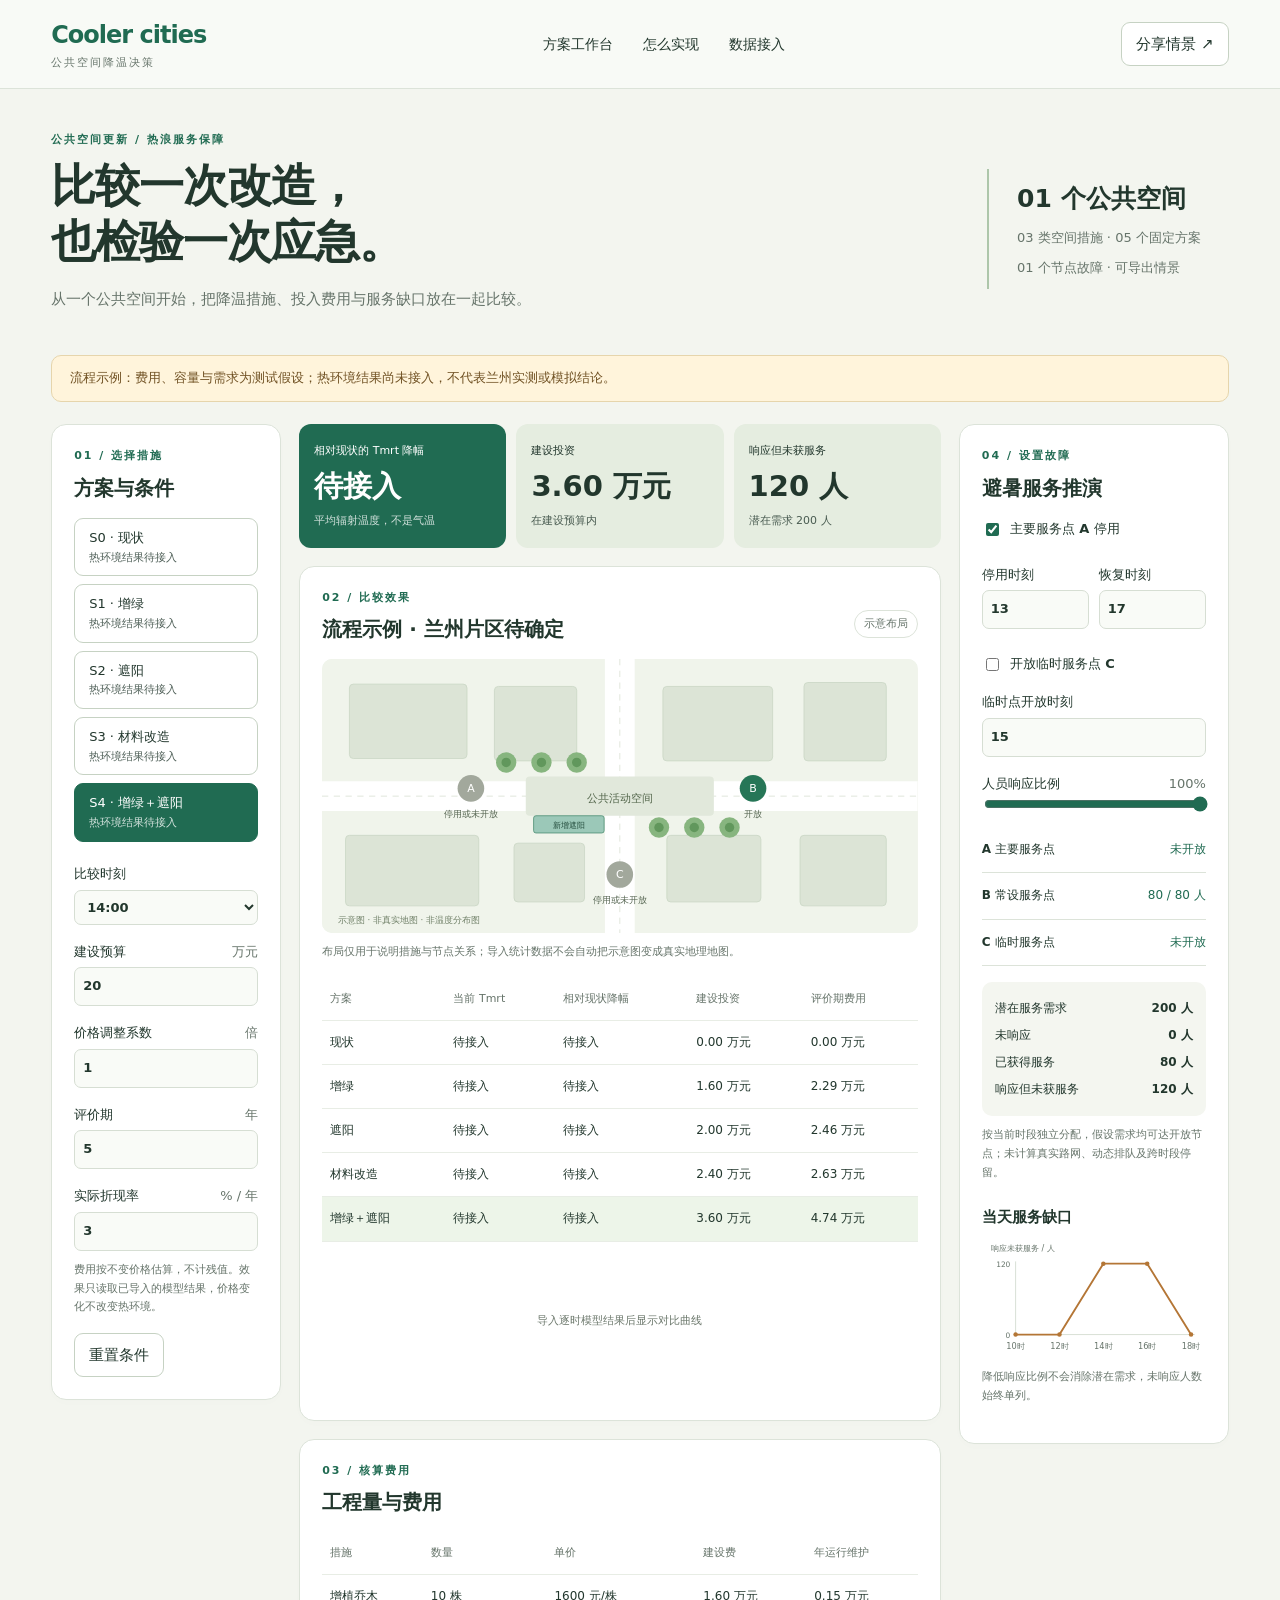
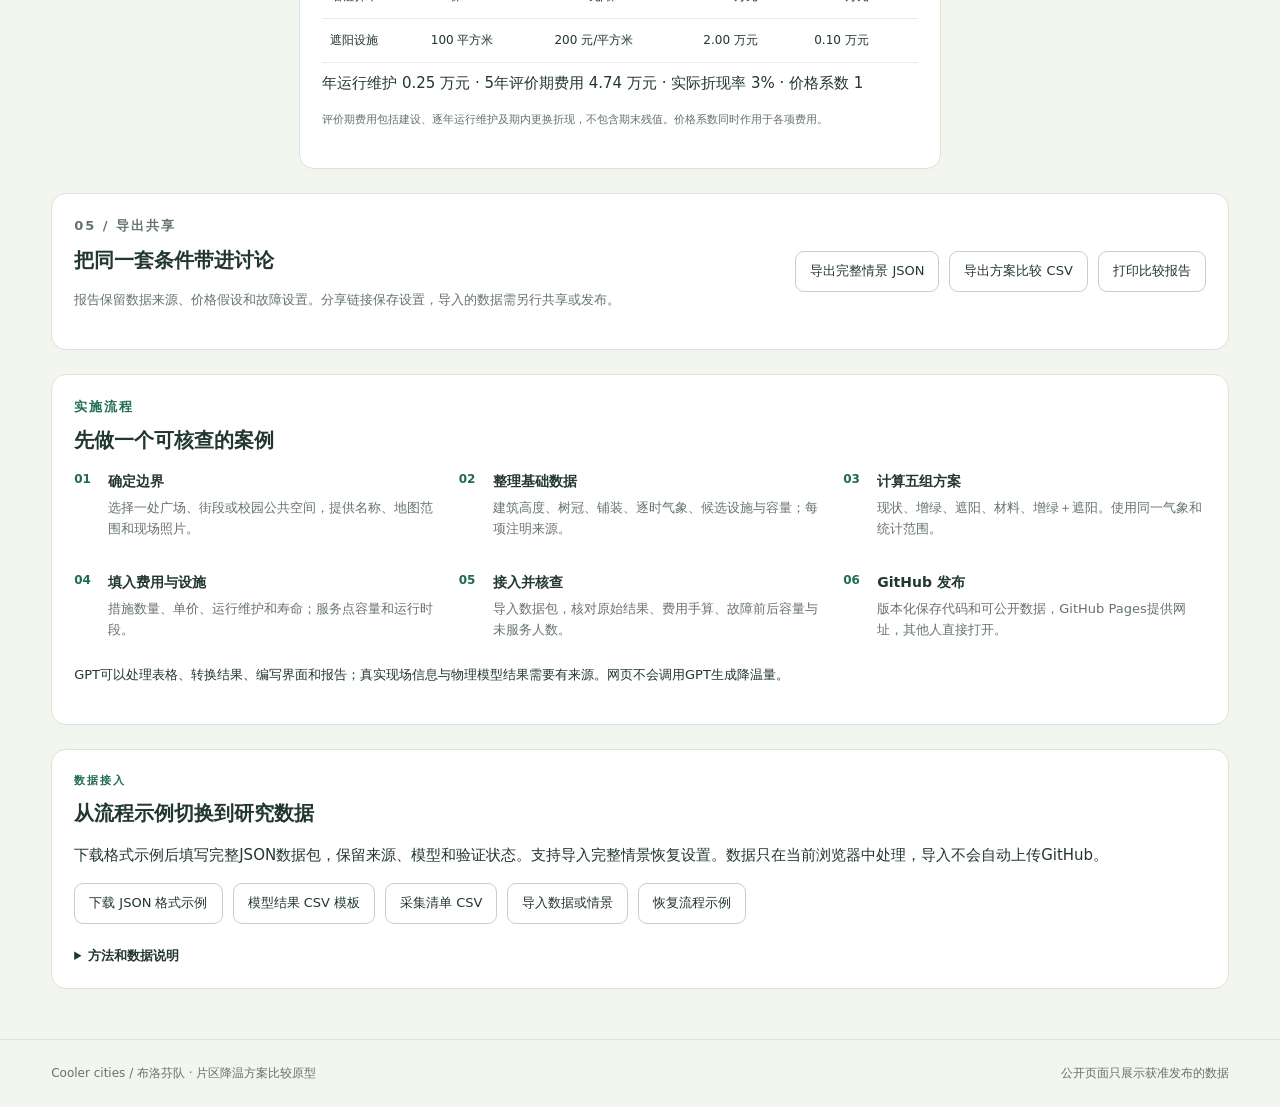
==== index.html @ 7e783573 "Publish Cooler cities planning prototype and implementation guide" ====
<!doctype html>
<html lang="zh-CN"><head><meta charset="utf-8"><meta name="viewport" content="width=device-width,initial-scale=1"><meta name="description" content="公共空间多措施降温、费用与避暑服务情景比较"><title>Cooler cities · 公共空间降温决策</title><link rel="stylesheet" href="style.css"><link rel="icon" href="data:image/svg+xml,%3Csvg xmlns='http://www.w3.org/2000/svg' viewBox='0 0 40 40'%3E%3Crect width='40' height='40' rx='12' fill='%231b7057'/%3E%3Cpath d='M28 12a12 12 0 1 0 0 16' fill='none' stroke='white' stroke-width='4'/%3E%3C/svg%3E"></head>
<body><header><a class="brand" href="#">Cooler cities<span>公共空间降温决策</span></a><nav><a href="#workspace">方案工作台</a><a href="#guide">怎么实现</a><a href="#data">数据接入</a></nav><button id="share">分享情景 ↗</button></header>
<main><section class="intro"><div><p class="eyebrow">公共空间更新 / 热浪服务保障</p><h1>比较一次改造，<br>也检验一次应急。</h1><p>从一个公共空间开始，把降温措施、投入费用与服务缺口放在一起比较。</p></div><div class="intro-note"><b>01 个公共空间</b><span>03 类空间措施 · 05 个固定方案</span><span>01 个节点故障 · 可导出情景</span></div></section>
<div id="status" class="status" role="status"></div><section class="report-meta" id="reportMeta"></section>
<section id="workspace" class="workspace"><aside class="panel control"><p class="eyebrow">01 / 选择措施</p><h2>方案与条件</h2><div id="scenarioButtons" class="scenario-list"></div><label>比较时刻<select id="hour"></select></label><label>建设预算 <span>万元</span><input id="budget" type="number" min="0" max="10000" step="1" value="20"></label><label>价格调整系数 <span>倍</span><input id="priceFactor" type="number" min="0.1" max="10" step="0.1" value="1"></label><label>评价期 <span>年</span><input id="years" type="number" min="1" max="50" value="5"></label><label>实际折现率 <span>% / 年</span><input id="discount" type="number" min="0" max="20" step="0.5" value="3"></label><p class="hint">费用按不变价格估算，不计残值。效果只读取已导入的模型结果，价格变化不改变热环境。</p><button id="reset">重置条件</button></aside>
<div class="maincol"><div class="kpis"><article><span>相对现状的 Tmrt 降幅</span><strong id="cooling">—</strong><small>平均辐射温度，不是气温</small></article><article><span>建设投资</span><strong id="capex">—</strong><small id="budgetState"></small></article><article><span>响应但未获服务</span><strong id="gap">—</strong><small id="serviceState"></small></article></div>
<section class="panel"><div class="paneltitle"><div><p class="eyebrow">02 / 比较效果</p><h2 id="siteTitle">公共空间示意</h2></div><span class="tag" id="mapLabel">示意布局</span></div><svg id="map" viewBox="0 0 760 350" role="img" aria-label="公共空间示意布局，不代表兰州真实地图"></svg><p class="hint">布局仅用于说明措施与节点关系；导入统计数据不会自动把示意图变成真实地理地图。</p><div class="compare-wrap"><table><thead><tr><th>方案</th><th>当前 Tmrt</th><th>相对现状降幅</th><th>建设投资</th><th>评价期费用</th></tr></thead><tbody id="comparison"></tbody></table></div><svg id="thermalChart" viewBox="0 0 760 180" role="img" aria-label="模型结果逐时对比"></svg></section>
<section class="panel"><p class="eyebrow">03 / 核算费用</p><h2>工程量与费用</h2><div class="compare-wrap"><table><thead><tr><th>措施</th><th>数量</th><th>单价</th><th>建设费</th><th>年运行维护</th></tr></thead><tbody id="costRows"></tbody></table></div><p id="costSummary"></p><p class="hint">评价期费用包括建设、逐年运行维护及期内更换折现，不包含期末残值。价格系数同时作用于各项费用。</p></section></div>
<aside class="panel emergency"><p class="eyebrow">04 / 设置故障</p><h2>避暑服务推演</h2><label class="check"><input id="outage" type="checkbox" checked> 主要服务点 A 停用</label><div class="pair"><label>停用时刻<input id="outageStart" type="number" min="0" max="22" value="13"></label><label>恢复时刻<input id="restore" type="number" min="1" max="23" value="17"></label></div><label class="check"><input id="temporary" type="checkbox"> 开放临时服务点 C</label><label>临时点开放时刻<input id="tempStart" type="number" min="0" max="23" value="15"></label><label>人员响应比例 <output id="responseLabel">100%</output><input id="response" type="range" min="0" max="100" step="5" value="100"></label><div id="facilities"></div><div class="breakdown" id="breakdown"></div><p class="hint">按当前时段独立分配，假设需求均可达开放节点；未计算真实路网、动态排队及跨时段停留。</p><h3>当天服务缺口</h3><svg id="serviceChart" viewBox="0 0 300 160" role="img" aria-label="响应未获服务人数随时刻变化"></svg><p class="hint">降低响应比例不会消除潜在需求，未响应人数始终单列。</p></aside></section>
<section class="panel export"><div><p class="eyebrow">05 / 导出共享</p><h2>把同一套条件带进讨论</h2><p>报告保留数据来源、价格假设和故障设置。分享链接保存设置，导入的数据需另行共享或发布。</p></div><div class="actions"><button id="exportJson">导出完整情景 JSON</button><button id="exportCsv">导出方案比较 CSV</button><button id="print">打印比较报告</button></div></section>
<section id="guide" class="panel guide"><p class="eyebrow">实施流程</p><h2>先做一个可核查的案例</h2><ol><li><b>确定边界</b><span>选择一处广场、街段或校园公共空间，提供名称、地图范围和现场照片。</span></li><li><b>整理基础数据</b><span>建筑高度、树冠、铺装、逐时气象、候选设施与容量；每项注明来源。</span></li><li><b>计算五组方案</b><span>现状、增绿、遮阳、材料、增绿＋遮阳。使用同一气象和统计范围。</span></li><li><b>填入费用与设施</b><span>措施数量、单价、运行维护和寿命；服务点容量和运行时段。</span></li><li><b>接入并核查</b><span>导入数据包，核对原始结果、费用手算、故障前后容量与未服务人数。</span></li><li><b>GitHub 发布</b><span>版本化保存代码和可公开数据，GitHub Pages提供网址，其他人直接打开。</span></li></ol><p>GPT可以处理表格、转换结果、编写界面和报告；真实现场信息与物理模型结果需要有来源。网页不会调用GPT生成降温量。</p></section>
<section id="data" class="panel"><p class="eyebrow">数据接入</p><h2>从流程示例切换到研究数据</h2><p>下载格式示例后填写完整JSON数据包，保留来源、模型和验证状态。支持导入完整情景恢复设置。数据只在当前浏览器中处理，导入不会自动上传GitHub。</p><div class="actions"><button id="downloadTemplate">下载 JSON 格式示例</button><a class="button" href="model-results.csv" download>模型结果 CSV 模板</a><a class="button" href="collection.csv" download>采集清单 CSV</a><label class="button filelabel">导入数据或情景<input id="import" type="file" accept=".json,application/json"></label><button id="demo">恢复流程示例</button></div><details><summary>方法和数据说明</summary><div id="provenance"></div><p>首版为多措施结果比较与规则推演工具。尚未实现真实风场、蒸散、动态排队、自动校准或实时数字孪生。数据的“模型结果”状态表示导入来源，不等于已经独立验证。</p><p><a href="https://umep-docs.readthedocs.io/en/latest/OtherManuals/SOLWEIG.html" target="_blank" rel="noopener">SOLWEIG模型说明</a> · <a href="https://docs.github.com/en/pages/getting-started-with-github-pages/creating-a-github-pages-site" target="_blank" rel="noopener">GitHub Pages发布说明</a></p></details></section>
</main><footer>Cooler cities / 布洛芬队 · 片区降温方案比较原型<span>公开页面只展示获准发布的数据</span></footer><div id="message" role="alert" hidden></div><script src="model.js"></script><script src="data.js"></script><script src="app.js"></script></body></html>
---- style.css ----
:root{--bg:#f3f5ef;--ink:#22372d;--muted:#66746a;--green:#206b52;--line:#dce3d9;--soft:#e9f0e5;--amber:#80581e}*{box-sizing:border-box}html{scroll-behavior:smooth;scroll-padding-top:90px}body{margin:0;background:var(--bg);color:var(--ink);font:15px/1.6 system-ui,-apple-system,'Segoe UI','Microsoft YaHei',sans-serif}button,input,select{font:inherit}button,.button{display:inline-block;border:1px solid #c6d2c3;background:white;color:var(--ink);border-radius:9px;padding:9px 14px;cursor:pointer;text-decoration:none}button:hover,.button:hover{background:var(--soft);border-color:var(--green)}button:focus-visible,a:focus-visible,input:focus-visible,select:focus-visible{outline:3px solid #88b7e0;outline-offset:3px}header{position:sticky;top:0;z-index:10;display:flex;align-items:center;justify-content:space-between;gap:20px;padding:16px 4%;background:#f8faf6f5;border-bottom:1px solid var(--line);backdrop-filter:blur(12px)}.brand{font-size:24px;font-weight:750;text-decoration:none;color:var(--green);letter-spacing:-1px}.brand span{display:block;font-size:11px;font-weight:500;letter-spacing:2px;color:var(--muted)}nav{display:flex;gap:30px}nav a{color:var(--ink);text-decoration:none;font-size:14px}main{max-width:1560px;margin:auto;padding:0 4% 50px}.intro{display:flex;justify-content:space-between;align-items:center;padding:42px 0 28px;gap:25px}.eyebrow{font-size:11px;letter-spacing:2px;text-transform:uppercase;color:var(--green);font-weight:700;margin:0 0 9px}h1{font-size:clamp(30px,3.5vw,48px);line-height:1.27;letter-spacing:-1px;margin:0 0 16px}h2{font-size:20px;line-height:1.4;margin:0 0 16px}h3{font-size:15px;margin:22px 0 10px}p{margin:8px 0 16px}.intro p:last-child{color:var(--muted);max-width:600px}.intro-note{display:flex;flex-direction:column;gap:9px;border-left:2px solid #adc6aa;padding:10px 28px}.intro-note b{font-size:25px}.intro-note span{font-size:13px;color:var(--muted)}.status{background:#fff4db;border:1px solid #e6d5ac;color:#705123;padding:12px 18px;border-radius:10px;margin-bottom:22px;font-size:13px}.workspace{display:grid;grid-template-columns:230px minmax(0,1fr) 270px;gap:18px;align-items:start}.panel{background:#fff;border:1px solid var(--line);border-radius:15px;padding:22px;box-shadow:0 3px 10px #25392003}.maincol{min-width:0;display:grid;gap:18px}.paneltitle{display:flex;justify-content:space-between;align-items:center;gap:12px}.tag{font-size:11px;color:var(--muted);padding:4px 9px;border:1px solid var(--line);border-radius:20px;white-space:nowrap}.scenario-list{display:grid;gap:8px;margin-bottom:22px}.scenario-list button{text-align:left;font-size:13px}.scenario-list button.active{background:var(--green);border-color:var(--green);color:white}.scenario-list button small{display:block;opacity:.8;font-size:11px}label{display:block;font-size:13px;margin:17px 0 8px;font-weight:550}label span,output{float:right;color:var(--muted);font-weight:400}input[type=number],select{display:block;width:100%;border:1px solid #d6ded3;border-radius:7px;padding:8px;margin-top:5px;background:#f9fbf7;color:var(--ink)}input[type=range]{width:100%;accent-color:var(--green)}.check{display:flex;align-items:center;gap:8px}.check input{accent-color:var(--green)}.pair{display:grid;grid-template-columns:1fr 1fr;gap:10px}.kpis{display:grid;grid-template-columns:repeat(3,1fr);gap:10px}.kpis article{background:#e5ede0;border-radius:12px;padding:18px 15px}.kpis article:first-child{background:#206b52;color:white}.kpis span,.kpis small{display:block;font-size:11px}.kpis strong{display:block;font-size:29px;line-height:1.8;font-weight:650}.kpis small{opacity:.8}.hint{font-size:11px;color:var(--muted);line-height:1.7;margin-top:10px}.compare-wrap{overflow-x:auto}table{border-collapse:collapse;width:100%;font-size:12px;white-space:nowrap}th,td{padding:12px 8px;text-align:left;border-bottom:1px solid #e8ede5}th{font-size:11px;color:var(--muted);font-weight:500}tr.selected{background:#edf5e9}svg{display:block;width:100%;font-family:inherit}#map{background:#f1f5ee;border-radius:10px}#thermalChart{margin-top:15px}.facility{border-bottom:1px solid var(--line);padding:13px 0;font-size:12px;display:flex;justify-content:space-between;gap:8px}.facility b{font-weight:550}.facility span{color:var(--green)}.breakdown{background:#f4f6f0;border-radius:10px;padding:13px;margin-top:16px;font-size:12px}.breakdown div{display:flex;justify-content:space-between;padding:4px 0}.export{display:flex;justify-content:space-between;align-items:center;margin:24px 0;gap:25px}.export p{font-size:13px;color:var(--muted);max-width:700px}.actions{display:flex;flex-wrap:wrap;gap:10px}.actions button,.actions a{font-size:13px}.guide{margin:24px 0}.guide ol{padding:0;list-style:none;counter-reset:steps;display:grid;grid-template-columns:repeat(3,1fr);gap:22px}.guide li{counter-increment:steps;padding:0 0 10px 34px;position:relative}.guide li:before{content:counter(steps,decimal-leading-zero);position:absolute;left:0;color:var(--green);font-size:12px;font-weight:bold}.guide li b{display:block;font-size:14px}.guide li span{display:block;color:var(--muted);font-size:13px;margin-top:5px}.guide>p{font-size:13px}.filelabel{margin:0;font-weight:400;font-size:13px;cursor:pointer}.filelabel input{position:absolute;width:1px;height:1px;opacity:0}.filelabel:focus-within{outline:3px solid #88b7e0}details{margin-top:22px;font-size:13px;color:var(--muted)}summary{cursor:pointer;color:var(--ink);font-weight:600}details a{color:var(--green)}footer{padding:24px 4%;border-top:1px solid var(--line);font-size:12px;color:var(--muted);display:flex;justify-content:space-between;gap:20px}#message{position:fixed;bottom:25px;left:50%;transform:translateX(-50%);background:#23392f;color:white;padding:14px 22px;border-radius:10px;z-index:50;max-width:90vw;box-shadow:0 6px 30px #0002}.report-meta{display:none}@media(max-width:1200px){.workspace{grid-template-columns:205px minmax(0,1fr)}.emergency{grid-column:1/-1}.emergency #serviceChart{max-width:600px}.export{display:block}.export .actions{margin-top:15px}}@media(max-width:720px){header{padding:12px 5%;flex-wrap:wrap}nav{order:3;width:100%;justify-content:space-between;gap:10px}.brand{font-size:22px}header button{font-size:12px}.intro{padding-top:28px;display:block}.intro-note{margin-top:20px;padding:7px 15px}.intro-note b{font-size:19px}.workspace{display:block}.control,.maincol,.emergency{margin-bottom:16px}.panel{padding:17px}.scenario-list{grid-template-columns:1fr 1fr}.kpis{gap:6px}.kpis article{padding:13px 8px}.kpis strong{font-size:21px}.kpis span,.kpis small{font-size:10px}.guide ol{grid-template-columns:1fr}.export{margin-top:0}footer{display:block}footer span{display:block;margin-top:8px}}@media print{body{background:white;font-size:11px}header{position:static}nav,#share,.control,.actions,#guide,#data,footer,#message{display:none!important}main{padding:0}.intro{padding:12px 0}.intro h1{font-size:24px}.intro-note{display:none}.workspace{display:block}.panel{break-inside:avoid;box-shadow:none;margin:12px 0;padding:14px}.maincol{display:block}.kpis{margin:14px 0}.emergency{break-before:page}.emergency input,.emergency select{border:0}.export{display:block}.report-meta{display:block}#map{max-height:230px}#thermalChart{max-height:140px}#serviceChart{max-height:140px}.status{font-size:11px}table{font-size:10px}}
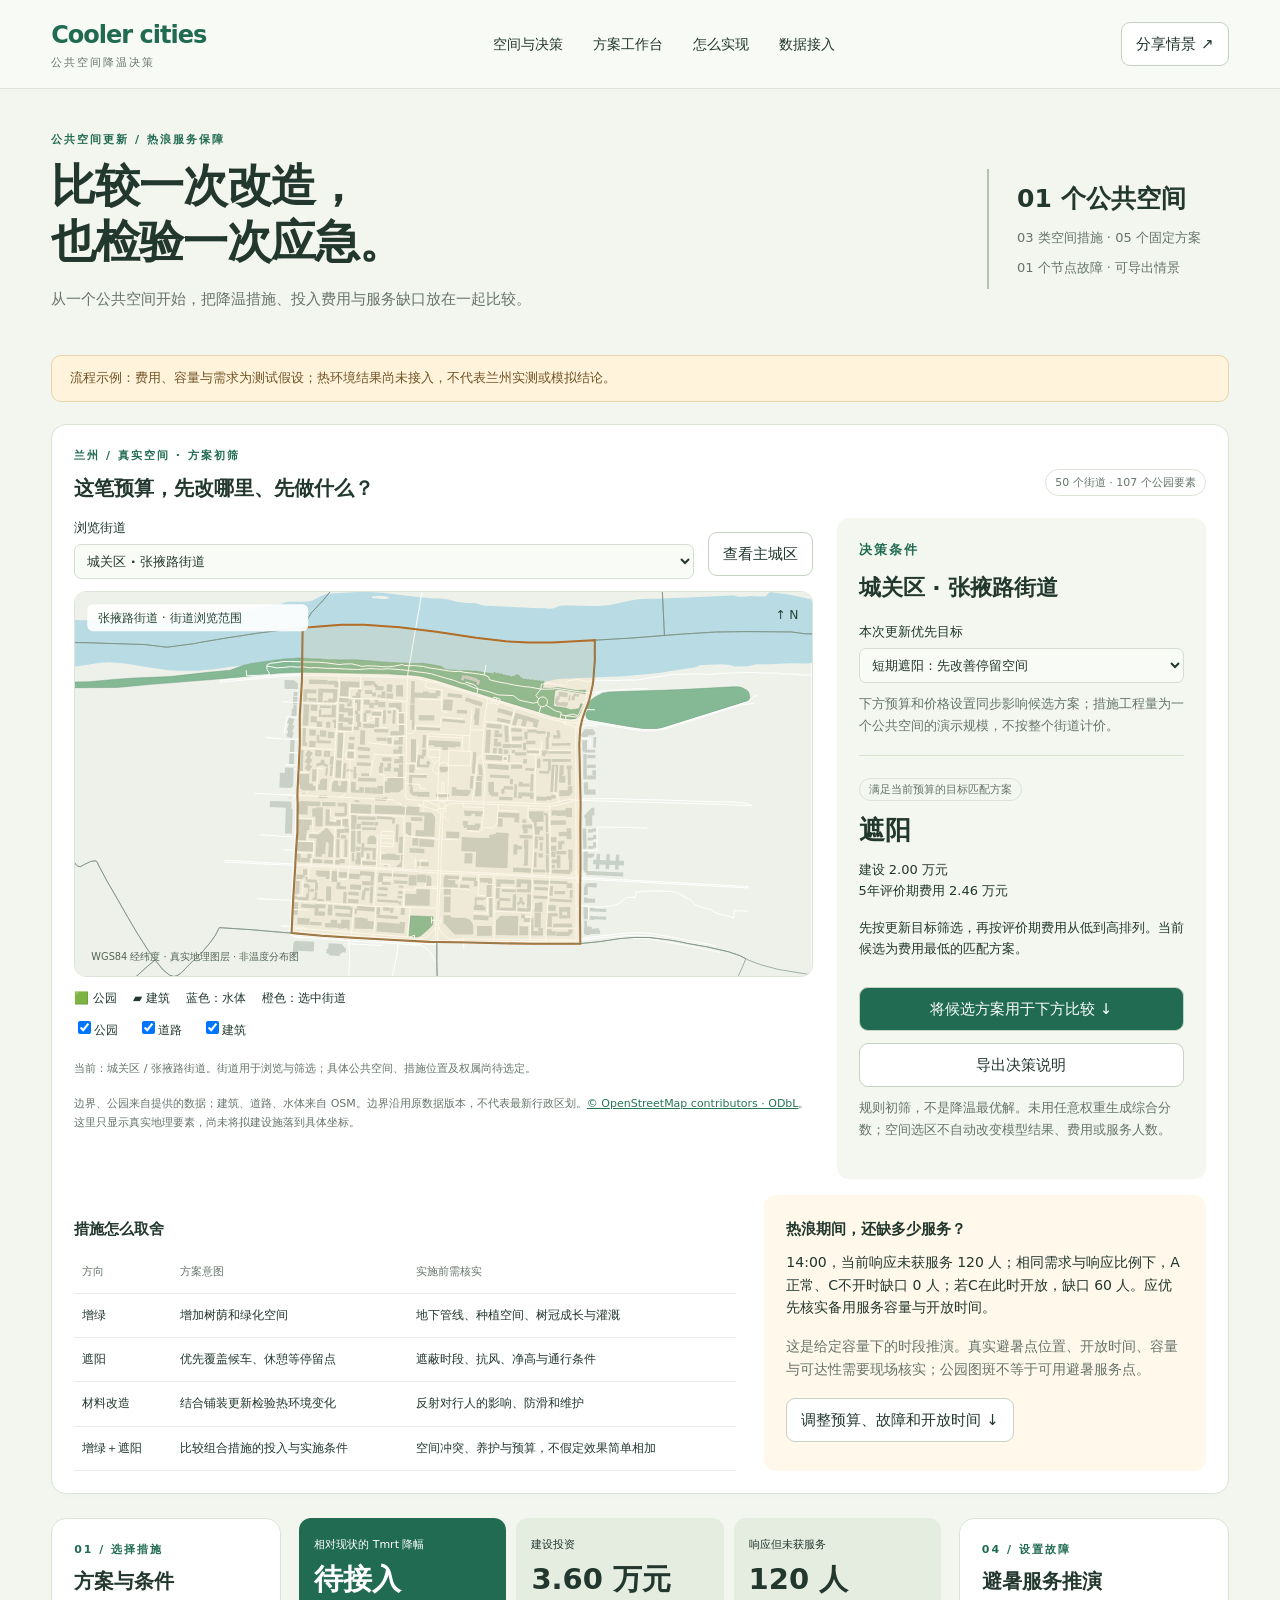
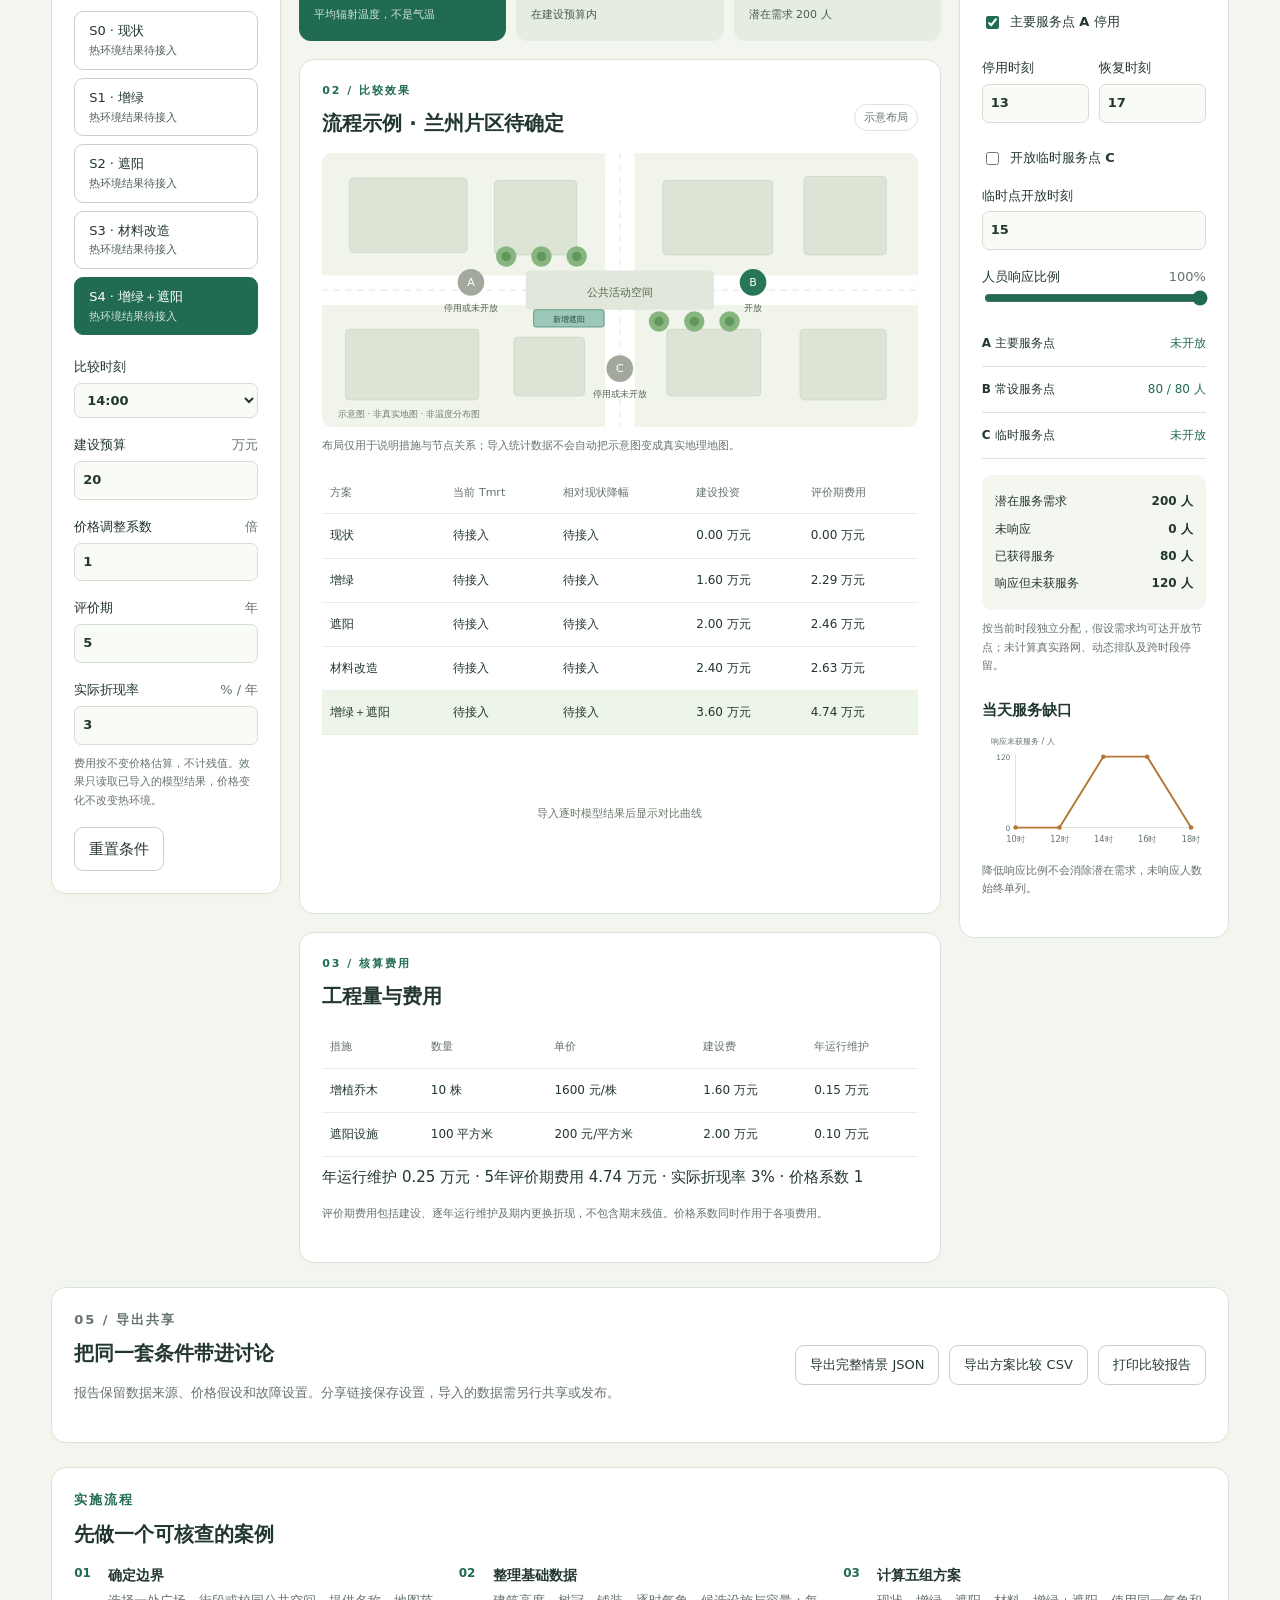
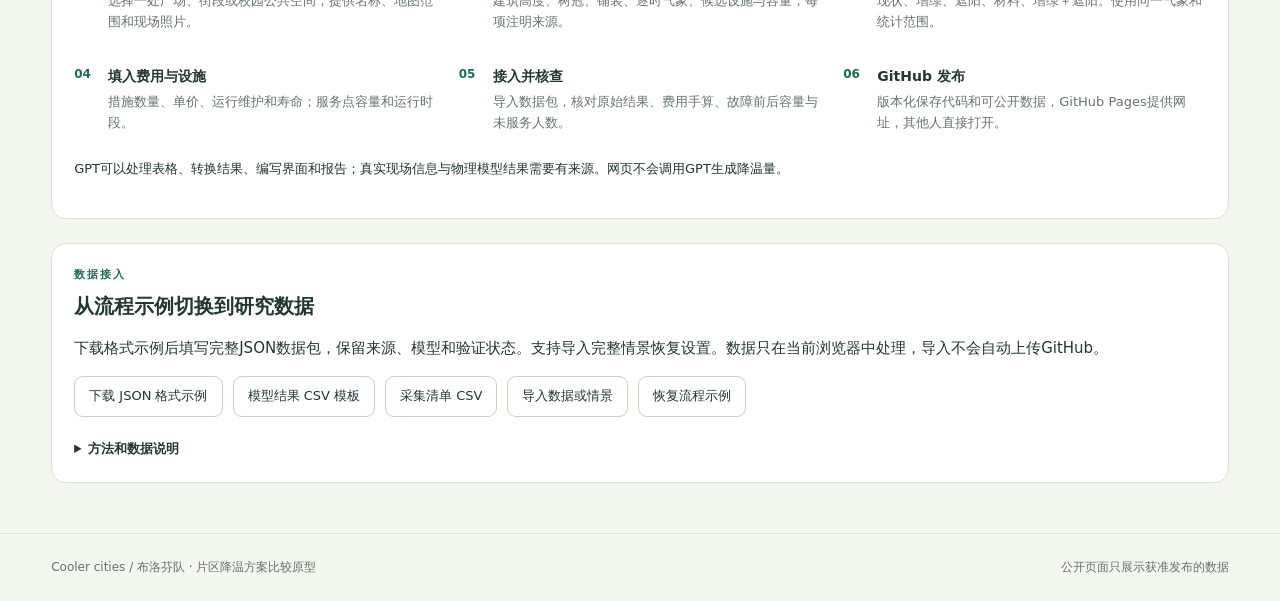
==== commit 0f3467db: "Add Lanzhou geographic decision demo with budget screening" ====
--- a/index.html
+++ b/index.html
@@ -1,6 +1,6 @@
 <!doctype html>
 <html lang="zh-CN"><head><meta charset="utf-8"><meta name="viewport" content="width=device-width,initial-scale=1"><meta name="description" content="公共空间多措施降温、费用与避暑服务情景比较"><title>Cooler cities · 公共空间降温决策</title><link rel="stylesheet" href="style.css"><link rel="icon" href="data:image/svg+xml,%3Csvg xmlns='http://www.w3.org/2000/svg' viewBox='0 0 40 40'%3E%3Crect width='40' height='40' rx='12' fill='%231b7057'/%3E%3Cpath d='M28 12a12 12 0 1 0 0 16' fill='none' stroke='white' stroke-width='4'/%3E%3C/svg%3E"></head>
-<body><header><a class="brand" href="#">Cooler cities<span>公共空间降温决策</span></a><nav><a href="#workspace">方案工作台</a><a href="#guide">怎么实现</a><a href="#data">数据接入</a></nav><button id="share">分享情景 ↗</button></header>
+<body><header><a class="brand" href="#">Cooler cities<span>公共空间降温决策</span></a><nav><a href="#decision">空间与决策</a><a href="#workspace">方案工作台</a><a href="#guide">怎么实现</a><a href="#data">数据接入</a></nav><button id="share">分享情景 ↗</button></header>
 <main><section class="intro"><div><p class="eyebrow">公共空间更新 / 热浪服务保障</p><h1>比较一次改造，<br>也检验一次应急。</h1><p>从一个公共空间开始，把降温措施、投入费用与服务缺口放在一起比较。</p></div><div class="intro-note"><b>01 个公共空间</b><span>03 类空间措施 · 05 个固定方案</span><span>01 个节点故障 · 可导出情景</span></div></section>
 <div id="status" class="status" role="status"></div><section class="report-meta" id="reportMeta"></section>
 <section id="workspace" class="workspace"><aside class="panel control"><p class="eyebrow">01 / 选择措施</p><h2>方案与条件</h2><div id="scenarioButtons" class="scenario-list"></div><label>比较时刻<select id="hour"></select></label><label>建设预算 <span>万元</span><input id="budget" type="number" min="0" max="10000" step="1" value="20"></label><label>价格调整系数 <span>倍</span><input id="priceFactor" type="number" min="0.1" max="10" step="0.1" value="1"></label><label>评价期 <span>年</span><input id="years" type="number" min="1" max="50" value="5"></label><label>实际折现率 <span>% / 年</span><input id="discount" type="number" min="0" max="20" step="0.5" value="3"></label><p class="hint">费用按不变价格估算，不计残值。效果只读取已导入的模型结果，价格变化不改变热环境。</p><button id="reset">重置条件</button></aside>
@@ -11,4 +11,4 @@
 <section class="panel export"><div><p class="eyebrow">05 / 导出共享</p><h2>把同一套条件带进讨论</h2><p>报告保留数据来源、价格假设和故障设置。分享链接保存设置，导入的数据需另行共享或发布。</p></div><div class="actions"><button id="exportJson">导出完整情景 JSON</button><button id="exportCsv">导出方案比较 CSV</button><button id="print">打印比较报告</button></div></section>
 <section id="guide" class="panel guide"><p class="eyebrow">实施流程</p><h2>先做一个可核查的案例</h2><ol><li><b>确定边界</b><span>选择一处广场、街段或校园公共空间，提供名称、地图范围和现场照片。</span></li><li><b>整理基础数据</b><span>建筑高度、树冠、铺装、逐时气象、候选设施与容量；每项注明来源。</span></li><li><b>计算五组方案</b><span>现状、增绿、遮阳、材料、增绿＋遮阳。使用同一气象和统计范围。</span></li><li><b>填入费用与设施</b><span>措施数量、单价、运行维护和寿命；服务点容量和运行时段。</span></li><li><b>接入并核查</b><span>导入数据包，核对原始结果、费用手算、故障前后容量与未服务人数。</span></li><li><b>GitHub 发布</b><span>版本化保存代码和可公开数据，GitHub Pages提供网址，其他人直接打开。</span></li></ol><p>GPT可以处理表格、转换结果、编写界面和报告；真实现场信息与物理模型结果需要有来源。网页不会调用GPT生成降温量。</p></section>
 <section id="data" class="panel"><p class="eyebrow">数据接入</p><h2>从流程示例切换到研究数据</h2><p>下载格式示例后填写完整JSON数据包，保留来源、模型和验证状态。支持导入完整情景恢复设置。数据只在当前浏览器中处理，导入不会自动上传GitHub。</p><div class="actions"><button id="downloadTemplate">下载 JSON 格式示例</button><a class="button" href="model-results.csv" download>模型结果 CSV 模板</a><a class="button" href="collection.csv" download>采集清单 CSV</a><label class="button filelabel">导入数据或情景<input id="import" type="file" accept=".json,application/json"></label><button id="demo">恢复流程示例</button></div><details><summary>方法和数据说明</summary><div id="provenance"></div><p>首版为多措施结果比较与规则推演工具。尚未实现真实风场、蒸散、动态排队、自动校准或实时数字孪生。数据的“模型结果”状态表示导入来源，不等于已经独立验证。</p><p><a href="https://umep-docs.readthedocs.io/en/latest/OtherManuals/SOLWEIG.html" target="_blank" rel="noopener">SOLWEIG模型说明</a> · <a href="https://docs.github.com/en/pages/getting-started-with-github-pages/creating-a-github-pages-site" target="_blank" rel="noopener">GitHub Pages发布说明</a></p></details></section>
-</main><footer>Cooler cities / 布洛芬队 · 片区降温方案比较原型<span>公开页面只展示获准发布的数据</span></footer><div id="message" role="alert" hidden></div><script src="model.js"></script><script src="data.js"></script><script src="app.js"></script></body></html>
+</main><footer>Cooler cities / 布洛芬队 · 片区降温方案比较原型<span>公开页面只展示获准发布的数据</span></footer><div id="message" role="alert" hidden></div><script src="model.js"></script><script src="data.js"></script><script src="app.js"></script><script src="geo-data.js"></script><script src="decision.js"></script></body></html>
--- a/style.css
+++ b/style.css
@@ -1 +1,3 @@
-:root{--bg:#f3f5ef;--ink:#22372d;--muted:#66746a;--green:#206b52;--line:#dce3d9;--soft:#e9f0e5;--amber:#80581e}*{box-sizing:border-box}html{scroll-behavior:smooth;scroll-padding-top:90px}body{margin:0;background:var(--bg);color:var(--ink);font:15px/1.6 system-ui,-apple-system,'Segoe UI','Microsoft YaHei',sans-serif}button,input,select{font:inherit}button,.button{display:inline-block;border:1px solid #c6d2c3;background:white;color:var(--ink);border-radius:9px;padding:9px 14px;cursor:pointer;text-decoration:none}button:hover,.button:hover{background:var(--soft);border-color:var(--green)}button:focus-visible,a:focus-visible,input:focus-visible,select:focus-visible{outline:3px solid #88b7e0;outline-offset:3px}header{position:sticky;top:0;z-index:10;display:flex;align-items:center;justify-content:space-between;gap:20px;padding:16px 4%;background:#f8faf6f5;border-bottom:1px solid var(--line);backdrop-filter:blur(12px)}.brand{font-size:24px;font-weight:750;text-decoration:none;color:var(--green);letter-spacing:-1px}.brand span{display:block;font-size:11px;font-weight:500;letter-spacing:2px;color:var(--muted)}nav{display:flex;gap:30px}nav a{color:var(--ink);text-decoration:none;font-size:14px}main{max-width:1560px;margin:auto;padding:0 4% 50px}.intro{display:flex;justify-content:space-between;align-items:center;padding:42px 0 28px;gap:25px}.eyebrow{font-size:11px;letter-spacing:2px;text-transform:uppercase;color:var(--green);font-weight:700;margin:0 0 9px}h1{font-size:clamp(30px,3.5vw,48px);line-height:1.27;letter-spacing:-1px;margin:0 0 16px}h2{font-size:20px;line-height:1.4;margin:0 0 16px}h3{font-size:15px;margin:22px 0 10px}p{margin:8px 0 16px}.intro p:last-child{color:var(--muted);max-width:600px}.intro-note{display:flex;flex-direction:column;gap:9px;border-left:2px solid #adc6aa;padding:10px 28px}.intro-note b{font-size:25px}.intro-note span{font-size:13px;color:var(--muted)}.status{background:#fff4db;border:1px solid #e6d5ac;color:#705123;padding:12px 18px;border-radius:10px;margin-bottom:22px;font-size:13px}.workspace{display:grid;grid-template-columns:230px minmax(0,1fr) 270px;gap:18px;align-items:start}.panel{background:#fff;border:1px solid var(--line);border-radius:15px;padding:22px;box-shadow:0 3px 10px #25392003}.maincol{min-width:0;display:grid;gap:18px}.paneltitle{display:flex;justify-content:space-between;align-items:center;gap:12px}.tag{font-size:11px;color:var(--muted);padding:4px 9px;border:1px solid var(--line);border-radius:20px;white-space:nowrap}.scenario-list{display:grid;gap:8px;margin-bottom:22px}.scenario-list button{text-align:left;font-size:13px}.scenario-list button.active{background:var(--green);border-color:var(--green);color:white}.scenario-list button small{display:block;opacity:.8;font-size:11px}label{display:block;font-size:13px;margin:17px 0 8px;font-weight:550}label span,output{float:right;color:var(--muted);font-weight:400}input[type=number],select{display:block;width:100%;border:1px solid #d6ded3;border-radius:7px;padding:8px;margin-top:5px;background:#f9fbf7;color:var(--ink)}input[type=range]{width:100%;accent-color:var(--green)}.check{display:flex;align-items:center;gap:8px}.check input{accent-color:var(--green)}.pair{display:grid;grid-template-columns:1fr 1fr;gap:10px}.kpis{display:grid;grid-template-columns:repeat(3,1fr);gap:10px}.kpis article{background:#e5ede0;border-radius:12px;padding:18px 15px}.kpis article:first-child{background:#206b52;color:white}.kpis span,.kpis small{display:block;font-size:11px}.kpis strong{display:block;font-size:29px;line-height:1.8;font-weight:650}.kpis small{opacity:.8}.hint{font-size:11px;color:var(--muted);line-height:1.7;margin-top:10px}.compare-wrap{overflow-x:auto}table{border-collapse:collapse;width:100%;font-size:12px;white-space:nowrap}th,td{padding:12px 8px;text-align:left;border-bottom:1px solid #e8ede5}th{font-size:11px;color:var(--muted);font-weight:500}tr.selected{background:#edf5e9}svg{display:block;width:100%;font-family:inherit}#map{background:#f1f5ee;border-radius:10px}#thermalChart{margin-top:15px}.facility{border-bottom:1px solid var(--line);padding:13px 0;font-size:12px;display:flex;justify-content:space-between;gap:8px}.facility b{font-weight:550}.facility span{color:var(--green)}.breakdown{background:#f4f6f0;border-radius:10px;padding:13px;margin-top:16px;font-size:12px}.breakdown div{display:flex;justify-content:space-between;padding:4px 0}.export{display:flex;justify-content:space-between;align-items:center;margin:24px 0;gap:25px}.export p{font-size:13px;color:var(--muted);max-width:700px}.actions{display:flex;flex-wrap:wrap;gap:10px}.actions button,.actions a{font-size:13px}.guide{margin:24px 0}.guide ol{padding:0;list-style:none;counter-reset:steps;display:grid;grid-template-columns:repeat(3,1fr);gap:22px}.guide li{counter-increment:steps;padding:0 0 10px 34px;position:relative}.guide li:before{content:counter(steps,decimal-leading-zero);position:absolute;left:0;color:var(--green);font-size:12px;font-weight:bold}.guide li b{display:block;font-size:14px}.guide li span{display:block;color:var(--muted);font-size:13px;margin-top:5px}.guide>p{font-size:13px}.filelabel{margin:0;font-weight:400;font-size:13px;cursor:pointer}.filelabel input{position:absolute;width:1px;height:1px;opacity:0}.filelabel:focus-within{outline:3px solid #88b7e0}details{margin-top:22px;font-size:13px;color:var(--muted)}summary{cursor:pointer;color:var(--ink);font-weight:600}details a{color:var(--green)}footer{padding:24px 4%;border-top:1px solid var(--line);font-size:12px;color:var(--muted);display:flex;justify-content:space-between;gap:20px}#message{position:fixed;bottom:25px;left:50%;transform:translateX(-50%);background:#23392f;color:white;padding:14px 22px;border-radius:10px;z-index:50;max-width:90vw;box-shadow:0 6px 30px #0002}.report-meta{display:none}@media(max-width:1200px){.workspace{grid-template-columns:205px minmax(0,1fr)}.emergency{grid-column:1/-1}.emergency #serviceChart{max-width:600px}.export{display:block}.export .actions{margin-top:15px}}@media(max-width:720px){header{padding:12px 5%;flex-wrap:wrap}nav{order:3;width:100%;justify-content:space-between;gap:10px}.brand{font-size:22px}header button{font-size:12px}.intro{padding-top:28px;display:block}.intro-note{margin-top:20px;padding:7px 15px}.intro-note b{font-size:19px}.workspace{display:block}.control,.maincol,.emergency{margin-bottom:16px}.panel{padding:17px}.scenario-list{grid-template-columns:1fr 1fr}.kpis{gap:6px}.kpis article{padding:13px 8px}.kpis strong{font-size:21px}.kpis span,.kpis small{font-size:10px}.guide ol{grid-template-columns:1fr}.export{margin-top:0}footer{display:block}footer span{display:block;margin-top:8px}}@media print{body{background:white;font-size:11px}header{position:static}nav,#share,.control,.actions,#guide,#data,footer,#message{display:none!important}main{padding:0}.intro{padding:12px 0}.intro h1{font-size:24px}.intro-note{display:none}.workspace{display:block}.panel{break-inside:avoid;box-shadow:none;margin:12px 0;padding:14px}.maincol{display:block}.kpis{margin:14px 0}.emergency{break-before:page}.emergency input,.emergency select{border:0}.export{display:block}.report-meta{display:block}#map{max-height:230px}#thermalChart{max-height:140px}#serviceChart{max-height:140px}.status{font-size:11px}table{font-size:10px}}
+:root{--bg:#f3f5ef;--ink:#22372d;--muted:#66746a;--green:#206b52;--line:#dce3d9;--soft:#e9f0e5;--amber:#80581e}*{box-sizing:border-box}html{scroll-behavior:smooth;scroll-padding-top:90px}body{margin:0;background:var(--bg);color:var(--ink);font:15px/1.6 system-ui,-apple-system,'Segoe UI','Microsoft YaHei',sans-serif}button,input,select{font:inherit}button,.button{display:inline-block;border:1px solid #c6d2c3;background:white;color:var(--ink);border-radius:9px;padding:9px 14px;cursor:pointer;text-decoration:none}button:hover,.button:hover{background:var(--soft);border-color:var(--green)}button:focus-visible,a:focus-visible,input:focus-visible,select:focus-visible{outline:3px solid #88b7e0;outline-offset:3px}header{position:sticky;top:0;z-index:10;display:flex;align-items:center;justify-content:space-between;gap:20px;padding:16px 4%;background:#f8faf6f5;border-bottom:1px solid var(--line);backdrop-filter:blur(12px)}.brand{font-size:24px;font-weight:750;text-decoration:none;color:var(--green);letter-spacing:-1px}.brand span{display:block;font-size:11px;font-weight:500;letter-spacing:2px;color:var(--muted)}nav{display:flex;gap:30px}nav a{color:var(--ink);text-decoration:none;font-size:14px}main{max-width:1560px;margin:auto;padding:0 4% 50px}.intro{display:flex;justify-content:space-between;align-items:center;padding:42px 0 28px;gap:25px}.eyebrow{font-size:11px;letter-spacing:2px;text-transform:uppercase;color:var(--green);font-weight:700;margin:0 0 9px}h1{font-size:clamp(30px,3.5vw,48px);line-height:1.27;letter-spacing:-1px;margin:0 0 16px}h2{font-size:20px;line-height:1.4;margin:0 0 16px}h3{font-size:15px;margin:22px 0 10px}p{margin:8px 0 16px}.intro p:last-child{color:var(--muted);max-width:600px}.intro-note{display:flex;flex-direction:column;gap:9px;border-left:2px solid #adc6aa;padding:10px 28px}.intro-note b{font-size:25px}.intro-note span{font-size:13px;color:var(--muted)}.status{background:#fff4db;border:1px solid #e6d5ac;color:#705123;padding:12px 18px;border-radius:10px;margin-bottom:22px;font-size:13px}.workspace{display:grid;grid-template-columns:230px minmax(0,1fr) 270px;gap:18px;align-items:start}.panel{background:#fff;border:1px solid var(--line);border-radius:15px;padding:22px;box-shadow:0 3px 10px #25392003}.maincol{min-width:0;display:grid;gap:18px}.paneltitle{display:flex;justify-content:space-between;align-items:center;gap:12px}.tag{font-size:11px;color:var(--muted);padding:4px 9px;border:1px solid var(--line);border-radius:20px;white-space:nowrap}.scenario-list{display:grid;gap:8px;margin-bottom:22px}.scenario-list button{text-align:left;font-size:13px}.scenario-list button.active{background:var(--green);border-color:var(--green);color:white}.scenario-list button small{display:block;opacity:.8;font-size:11px}label{display:block;font-size:13px;margin:17px 0 8px;font-weight:550}label span,output{float:right;color:var(--muted);font-weight:400}input[type=number],select{display:block;width:100%;border:1px solid #d6ded3;border-radius:7px;padding:8px;margin-top:5px;background:#f9fbf7;color:var(--ink)}input[type=range]{width:100%;accent-color:var(--green)}.check{display:flex;align-items:center;gap:8px}.check input{accent-color:var(--green)}.pair{display:grid;grid-template-columns:1fr 1fr;gap:10px}.kpis{display:grid;grid-template-columns:repeat(3,1fr);gap:10px}.kpis article{background:#e5ede0;border-radius:12px;padding:18px 15px}.kpis article:first-child{background:#206b52;color:white}.kpis span,.kpis small{display:block;font-size:11px}.kpis strong{display:block;font-size:29px;line-height:1.8;font-weight:650}.kpis small{opacity:.8}.hint{font-size:11px;color:var(--muted);line-height:1.7;margin-top:10px}.compare-wrap{overflow-x:auto}table{border-collapse:collapse;width:100%;font-size:12px;white-space:nowrap}th,td{padding:12px 8px;text-align:left;border-bottom:1px solid #e8ede5}th{font-size:11px;color:var(--muted);font-weight:500}tr.selected{background:#edf5e9}svg{display:block;width:100%;font-family:inherit}#map{background:#f1f5ee;border-radius:10px}#thermalChart{margin-top:15px}.facility{border-bottom:1px solid var(--line);padding:13px 0;font-size:12px;display:flex;justify-content:space-between;gap:8px}.facility b{font-weight:550}.facility span{color:var(--green)}.breakdown{background:#f4f6f0;border-radius:10px;padding:13px;margin-top:16px;font-size:12px}.breakdown div{display:flex;justify-content:space-between;padding:4px 0}.export{display:flex;justify-content:space-between;align-items:center;margin:24px 0;gap:25px}.export p{font-size:13px;color:var(--muted);max-width:700px}.actions{display:flex;flex-wrap:wrap;gap:10px}.actions button,.actions a{font-size:13px}.guide{margin:24px 0}.guide ol{padding:0;list-style:none;counter-reset:steps;display:grid;grid-template-columns:repeat(3,1fr);gap:22px}.guide li{counter-increment:steps;padding:0 0 10px 34px;position:relative}.guide li:before{content:counter(steps,decimal-leading-zero);position:absolute;left:0;color:var(--green);font-size:12px;font-weight:bold}.guide li b{display:block;font-size:14px}.guide li span{display:block;color:var(--muted);font-size:13px;margin-top:5px}.guide>p{font-size:13px}.filelabel{margin:0;font-weight:400;font-size:13px;cursor:pointer}.filelabel input{position:absolute;width:1px;height:1px;opacity:0}.filelabel:focus-within{outline:3px solid #88b7e0}details{margin-top:22px;font-size:13px;color:var(--muted)}summary{cursor:pointer;color:var(--ink);font-weight:600}details a{color:var(--green)}footer{padding:24px 4%;border-top:1px solid var(--line);font-size:12px;color:var(--muted);display:flex;justify-content:space-between;gap:20px}#message{position:fixed;bottom:25px;left:50%;transform:translateX(-50%);background:#23392f;color:white;padding:14px 22px;border-radius:10px;z-index:50;max-width:90vw;box-shadow:0 6px 30px #0002}.report-meta{display:none}@media(max-width:1200px){.workspace{grid-template-columns:205px minmax(0,1fr)}.emergency{grid-column:1/-1}.emergency #serviceChart{max-width:600px}.export{display:block}.export .actions{margin-top:15px}}@media(max-width:720px){header{padding:12px 5%;flex-wrap:wrap}nav{order:3;width:100%;justify-content:space-between;gap:10px}.brand{font-size:22px}header button{font-size:12px}.intro{padding-top:28px;display:block}.intro-note{margin-top:20px;padding:7px 15px}.intro-note b{font-size:19px}.workspace{display:block}.control,.maincol,.emergency{margin-bottom:16px}.panel{padding:17px}.scenario-list{grid-template-columns:1fr 1fr}.kpis{gap:6px}.kpis article{padding:13px 8px}.kpis strong{font-size:21px}.kpis span,.kpis small{font-size:10px}.guide ol{grid-template-columns:1fr}.export{margin-top:0}footer{display:block}footer span{display:block;margin-top:8px}}@media print{body{background:white;font-size:11px}header{position:static}nav,#share,.control,.actions,#guide,#data,footer,#message{display:none!important}main{padding:0}.intro{padding:12px 0}.intro h1{font-size:24px}.intro-note{display:none}.workspace{display:block}.panel{break-inside:avoid;box-shadow:none;margin:12px 0;padding:14px}.maincol{display:block}.kpis{margin:14px 0}.emergency{break-before:page}.emergency input,.emergency select{border:0}.export{display:block}.report-meta{display:block}#map{max-height:230px}#thermalChart{max-height:140px}#serviceChart{max-height:140px}.status{font-size:11px}table{font-size:10px}}
+
+.decision{margin-bottom:24px;scroll-margin-top:110px}.decision-grid{display:grid;grid-template-columns:minmax(0,2fr) minmax(260px,1fr);gap:24px}.geo-tools{display:flex;gap:14px;align-items:center}.geo-tools label{flex:1;margin:0 0 12px}.geo-tools button{white-space:nowrap}#geoMap{border-radius:12px;overflow:hidden;border:1px solid #dce3d8}#geoMap [data-street]{cursor:pointer}#geoMap [data-street]:hover{stroke:#c57820;stroke-width:3}.geo-legend{display:flex;gap:16px;font-size:12px;margin-top:12px;flex-wrap:wrap}.geo-switches{display:flex;gap:20px}.geo-switches label{margin:10px 0;font-size:12px}.decision-card{background:#f3f7ef;padding:22px;border-radius:12px}.decision-card h3{margin:0 0 16px;font-size:22px}.decision-card p{font-size:13px}.decision-card button{width:100%;margin-top:12px}.decision-card button:first-of-type{background:#206b52;color:white}.decision-card button:disabled{background:#bfc7bb;cursor:not-allowed}#recommendation{border-top:1px solid #d9e3d2;padding-top:20px;margin-top:18px}#recommendation h2{font-size:26px;margin:12px 0}.decision-bottom{display:grid;grid-template-columns:1.5fr 1fr;gap:28px;margin-top:16px}.decision-bottom>div:last-child{padding:0 22px;background:#fff8eb;border-radius:12px}.decision-bottom p{font-size:14px}.hint a{color:#267657}@media(max-width:850px){.decision-grid,.decision-bottom{grid-template-columns:1fr}.geo-tools{flex-wrap:wrap}}@media print{.geo-tools,.geo-switches,#extent,#applyCandidate,#decisionExport{display:none}.decision-grid,.decision-bottom{display:block}.decision{break-inside:auto}}
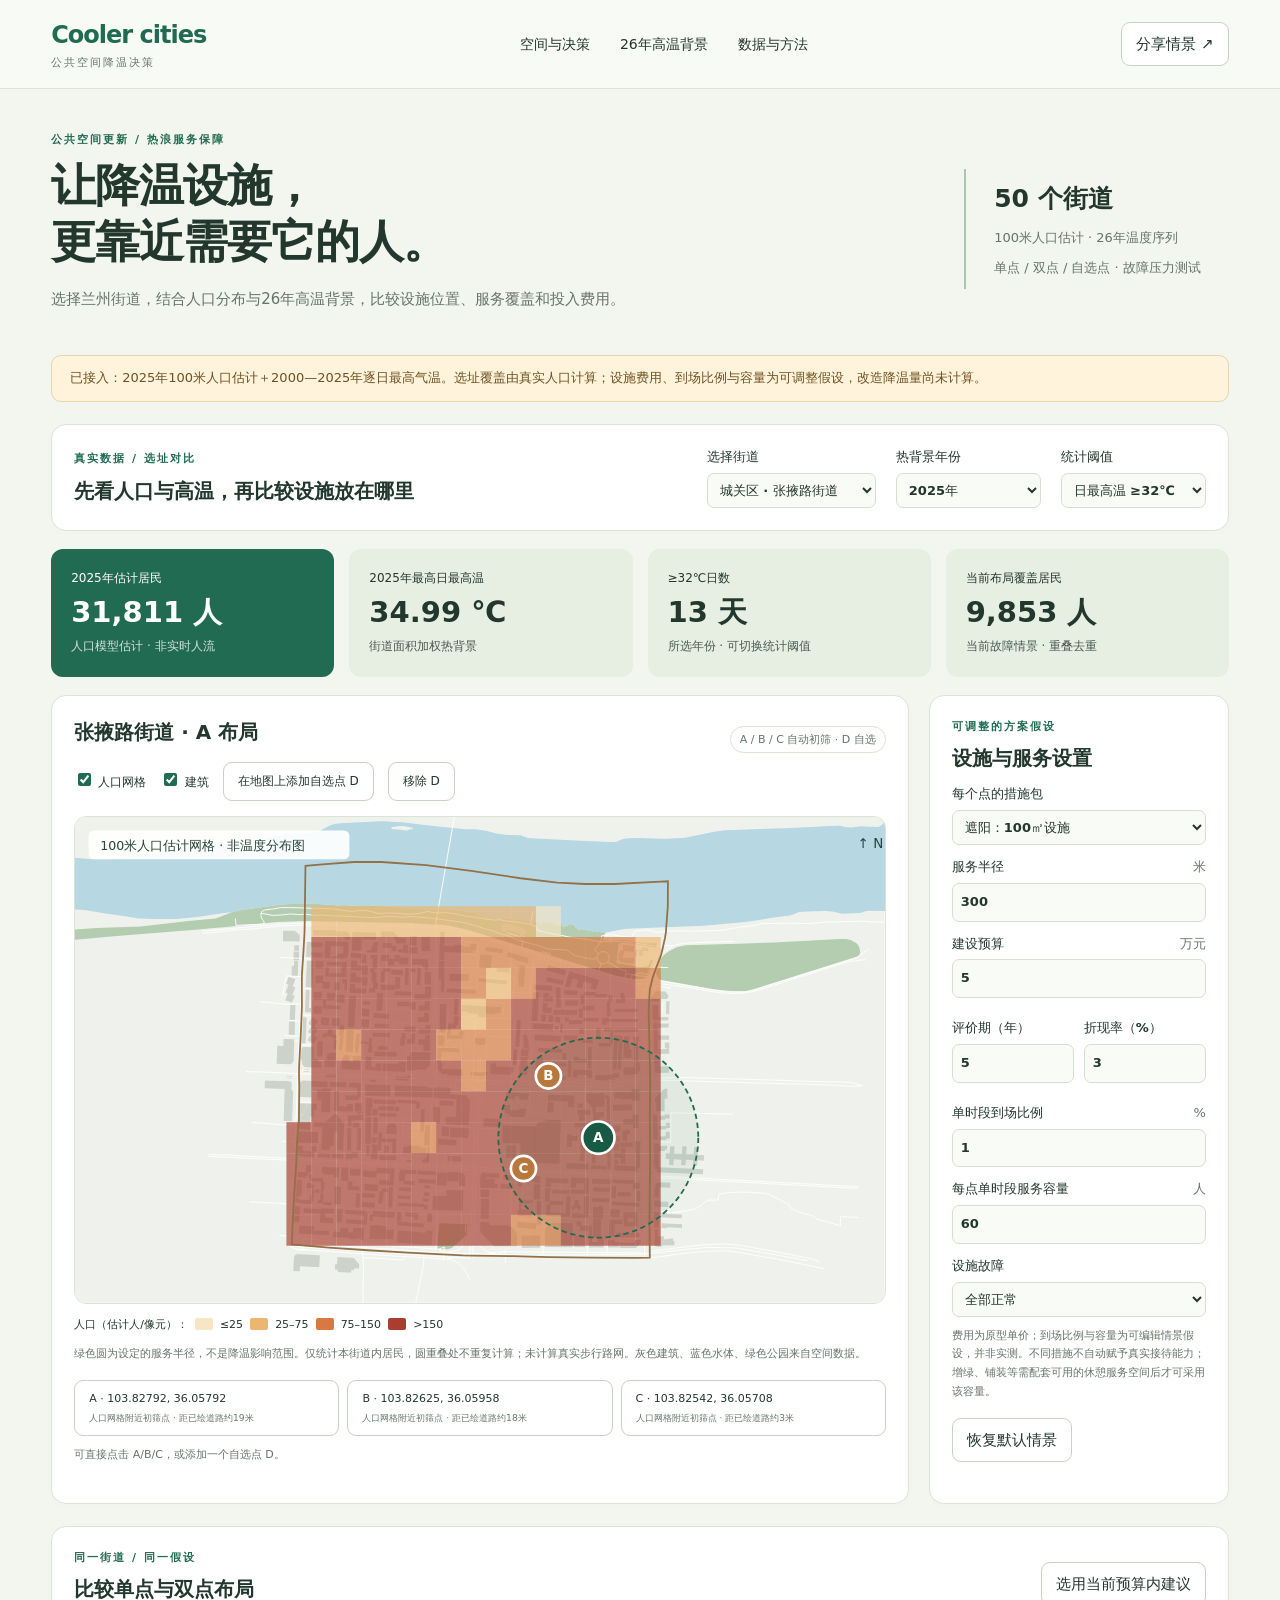
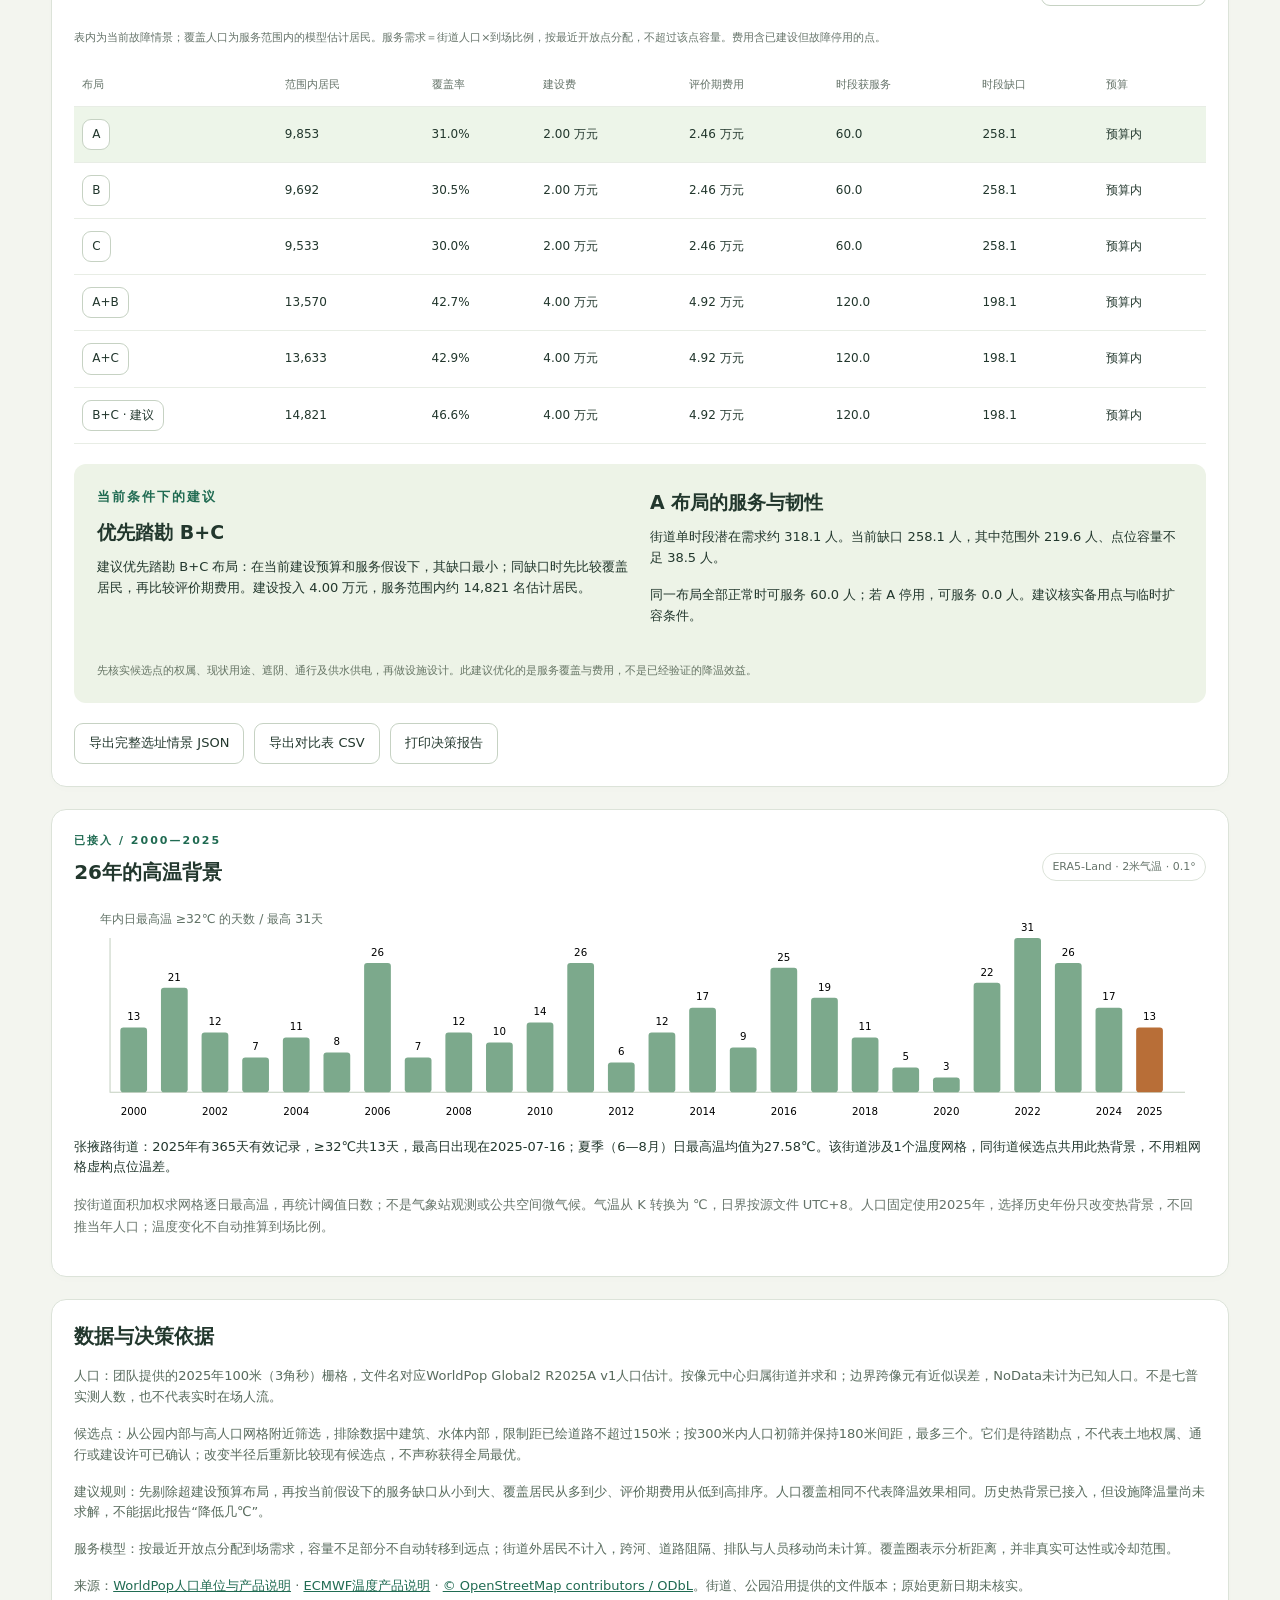
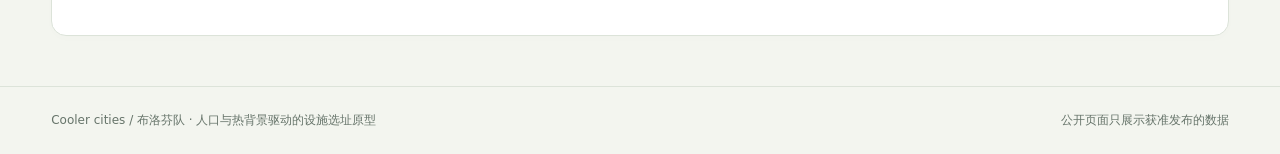
==== commit f270a304: "Connect population and 26-year heat history to facility siting decisions" ====
--- a/index.html
+++ b/index.html
@@ -1,7 +1,7 @@
 <!doctype html>
 <html lang="zh-CN"><head><meta charset="utf-8"><meta name="viewport" content="width=device-width,initial-scale=1"><meta name="description" content="公共空间多措施降温、费用与避暑服务情景比较"><title>Cooler cities · 公共空间降温决策</title><link rel="stylesheet" href="style.css"><link rel="icon" href="data:image/svg+xml,%3Csvg xmlns='http://www.w3.org/2000/svg' viewBox='0 0 40 40'%3E%3Crect width='40' height='40' rx='12' fill='%231b7057'/%3E%3Cpath d='M28 12a12 12 0 1 0 0 16' fill='none' stroke='white' stroke-width='4'/%3E%3C/svg%3E"></head>
-<body><header><a class="brand" href="#">Cooler cities<span>公共空间降温决策</span></a><nav><a href="#decision">空间与决策</a><a href="#workspace">方案工作台</a><a href="#guide">怎么实现</a><a href="#data">数据接入</a></nav><button id="share">分享情景 ↗</button></header>
-<main><section class="intro"><div><p class="eyebrow">公共空间更新 / 热浪服务保障</p><h1>比较一次改造，<br>也检验一次应急。</h1><p>从一个公共空间开始，把降温措施、投入费用与服务缺口放在一起比较。</p></div><div class="intro-note"><b>01 个公共空间</b><span>03 类空间措施 · 05 个固定方案</span><span>01 个节点故障 · 可导出情景</span></div></section>
+<body><header><a class="brand" href="#">Cooler cities<span>公共空间降温决策</span></a><nav><a href="#decision">空间与决策</a><a href="#heat">26年高温背景</a><a href="#sMethods">数据与方法</a></nav><button id="share">分享情景 ↗</button></header>
+<main><section class="intro"><div><p class="eyebrow">公共空间更新 / 热浪服务保障</p><h1>让降温设施，<br>更靠近需要它的人。</h1><p>选择兰州街道，结合人口分布与26年高温背景，比较设施位置、服务覆盖和投入费用。</p></div><div class="intro-note"><b>50 个街道</b><span>100米人口估计 · 26年温度序列</span><span>单点 / 双点 / 自选点 · 故障压力测试</span></div></section>
 <div id="status" class="status" role="status"></div><section class="report-meta" id="reportMeta"></section>
 <section id="workspace" class="workspace"><aside class="panel control"><p class="eyebrow">01 / 选择措施</p><h2>方案与条件</h2><div id="scenarioButtons" class="scenario-list"></div><label>比较时刻<select id="hour"></select></label><label>建设预算 <span>万元</span><input id="budget" type="number" min="0" max="10000" step="1" value="20"></label><label>价格调整系数 <span>倍</span><input id="priceFactor" type="number" min="0.1" max="10" step="0.1" value="1"></label><label>评价期 <span>年</span><input id="years" type="number" min="1" max="50" value="5"></label><label>实际折现率 <span>% / 年</span><input id="discount" type="number" min="0" max="20" step="0.5" value="3"></label><p class="hint">费用按不变价格估算，不计残值。效果只读取已导入的模型结果，价格变化不改变热环境。</p><button id="reset">重置条件</button></aside>
 <div class="maincol"><div class="kpis"><article><span>相对现状的 Tmrt 降幅</span><strong id="cooling">—</strong><small>平均辐射温度，不是气温</small></article><article><span>建设投资</span><strong id="capex">—</strong><small id="budgetState"></small></article><article><span>响应但未获服务</span><strong id="gap">—</strong><small id="serviceState"></small></article></div>
@@ -11,4 +11,4 @@
 <section class="panel export"><div><p class="eyebrow">05 / 导出共享</p><h2>把同一套条件带进讨论</h2><p>报告保留数据来源、价格假设和故障设置。分享链接保存设置，导入的数据需另行共享或发布。</p></div><div class="actions"><button id="exportJson">导出完整情景 JSON</button><button id="exportCsv">导出方案比较 CSV</button><button id="print">打印比较报告</button></div></section>
 <section id="guide" class="panel guide"><p class="eyebrow">实施流程</p><h2>先做一个可核查的案例</h2><ol><li><b>确定边界</b><span>选择一处广场、街段或校园公共空间，提供名称、地图范围和现场照片。</span></li><li><b>整理基础数据</b><span>建筑高度、树冠、铺装、逐时气象、候选设施与容量；每项注明来源。</span></li><li><b>计算五组方案</b><span>现状、增绿、遮阳、材料、增绿＋遮阳。使用同一气象和统计范围。</span></li><li><b>填入费用与设施</b><span>措施数量、单价、运行维护和寿命；服务点容量和运行时段。</span></li><li><b>接入并核查</b><span>导入数据包，核对原始结果、费用手算、故障前后容量与未服务人数。</span></li><li><b>GitHub 发布</b><span>版本化保存代码和可公开数据，GitHub Pages提供网址，其他人直接打开。</span></li></ol><p>GPT可以处理表格、转换结果、编写界面和报告；真实现场信息与物理模型结果需要有来源。网页不会调用GPT生成降温量。</p></section>
 <section id="data" class="panel"><p class="eyebrow">数据接入</p><h2>从流程示例切换到研究数据</h2><p>下载格式示例后填写完整JSON数据包，保留来源、模型和验证状态。支持导入完整情景恢复设置。数据只在当前浏览器中处理，导入不会自动上传GitHub。</p><div class="actions"><button id="downloadTemplate">下载 JSON 格式示例</button><a class="button" href="model-results.csv" download>模型结果 CSV 模板</a><a class="button" href="collection.csv" download>采集清单 CSV</a><label class="button filelabel">导入数据或情景<input id="import" type="file" accept=".json,application/json"></label><button id="demo">恢复流程示例</button></div><details><summary>方法和数据说明</summary><div id="provenance"></div><p>首版为多措施结果比较与规则推演工具。尚未实现真实风场、蒸散、动态排队、自动校准或实时数字孪生。数据的“模型结果”状态表示导入来源，不等于已经独立验证。</p><p><a href="https://umep-docs.readthedocs.io/en/latest/OtherManuals/SOLWEIG.html" target="_blank" rel="noopener">SOLWEIG模型说明</a> · <a href="https://docs.github.com/en/pages/getting-started-with-github-pages/creating-a-github-pages-site" target="_blank" rel="noopener">GitHub Pages发布说明</a></p></details></section>
-</main><footer>Cooler cities / 布洛芬队 · 片区降温方案比较原型<span>公开页面只展示获准发布的数据</span></footer><div id="message" role="alert" hidden></div><script src="model.js"></script><script src="data.js"></script><script src="app.js"></script><script src="geo-data.js"></script><script src="decision.js"></script></body></html>
+</main><footer>Cooler cities / 布洛芬队 · 人口与热背景驱动的设施选址原型<span>公开页面只展示获准发布的数据</span></footer><div id="message" role="alert" hidden></div><script src="model.js"></script><script src="data.js"></script><script src="app.js"></script><script src="geo-data.js"></script><script src="siting-data.js"></script><script src="siting-model.js"></script><script src="siting.js"></script></body></html>
--- a/style.css
+++ b/style.css
@@ -1,3 +1,6 @@
 :root{--bg:#f3f5ef;--ink:#22372d;--muted:#66746a;--green:#206b52;--line:#dce3d9;--soft:#e9f0e5;--amber:#80581e}*{box-sizing:border-box}html{scroll-behavior:smooth;scroll-padding-top:90px}body{margin:0;background:var(--bg);color:var(--ink);font:15px/1.6 system-ui,-apple-system,'Segoe UI','Microsoft YaHei',sans-serif}button,input,select{font:inherit}button,.button{display:inline-block;border:1px solid #c6d2c3;background:white;color:var(--ink);border-radius:9px;padding:9px 14px;cursor:pointer;text-decoration:none}button:hover,.button:hover{background:var(--soft);border-color:var(--green)}button:focus-visible,a:focus-visible,input:focus-visible,select:focus-visible{outline:3px solid #88b7e0;outline-offset:3px}header{position:sticky;top:0;z-index:10;display:flex;align-items:center;justify-content:space-between;gap:20px;padding:16px 4%;background:#f8faf6f5;border-bottom:1px solid var(--line);backdrop-filter:blur(12px)}.brand{font-size:24px;font-weight:750;text-decoration:none;color:var(--green);letter-spacing:-1px}.brand span{display:block;font-size:11px;font-weight:500;letter-spacing:2px;color:var(--muted)}nav{display:flex;gap:30px}nav a{color:var(--ink);text-decoration:none;font-size:14px}main{max-width:1560px;margin:auto;padding:0 4% 50px}.intro{display:flex;justify-content:space-between;align-items:center;padding:42px 0 28px;gap:25px}.eyebrow{font-size:11px;letter-spacing:2px;text-transform:uppercase;color:var(--green);font-weight:700;margin:0 0 9px}h1{font-size:clamp(30px,3.5vw,48px);line-height:1.27;letter-spacing:-1px;margin:0 0 16px}h2{font-size:20px;line-height:1.4;margin:0 0 16px}h3{font-size:15px;margin:22px 0 10px}p{margin:8px 0 16px}.intro p:last-child{color:var(--muted);max-width:600px}.intro-note{display:flex;flex-direction:column;gap:9px;border-left:2px solid #adc6aa;padding:10px 28px}.intro-note b{font-size:25px}.intro-note span{font-size:13px;color:var(--muted)}.status{background:#fff4db;border:1px solid #e6d5ac;color:#705123;padding:12px 18px;border-radius:10px;margin-bottom:22px;font-size:13px}.workspace{display:grid;grid-template-columns:230px minmax(0,1fr) 270px;gap:18px;align-items:start}.panel{background:#fff;border:1px solid var(--line);border-radius:15px;padding:22px;box-shadow:0 3px 10px #25392003}.maincol{min-width:0;display:grid;gap:18px}.paneltitle{display:flex;justify-content:space-between;align-items:center;gap:12px}.tag{font-size:11px;color:var(--muted);padding:4px 9px;border:1px solid var(--line);border-radius:20px;white-space:nowrap}.scenario-list{display:grid;gap:8px;margin-bottom:22px}.scenario-list button{text-align:left;font-size:13px}.scenario-list button.active{background:var(--green);border-color:var(--green);color:white}.scenario-list button small{display:block;opacity:.8;font-size:11px}label{display:block;font-size:13px;margin:17px 0 8px;font-weight:550}label span,output{float:right;color:var(--muted);font-weight:400}input[type=number],select{display:block;width:100%;border:1px solid #d6ded3;border-radius:7px;padding:8px;margin-top:5px;background:#f9fbf7;color:var(--ink)}input[type=range]{width:100%;accent-color:var(--green)}.check{display:flex;align-items:center;gap:8px}.check input{accent-color:var(--green)}.pair{display:grid;grid-template-columns:1fr 1fr;gap:10px}.kpis{display:grid;grid-template-columns:repeat(3,1fr);gap:10px}.kpis article{background:#e5ede0;border-radius:12px;padding:18px 15px}.kpis article:first-child{background:#206b52;color:white}.kpis span,.kpis small{display:block;font-size:11px}.kpis strong{display:block;font-size:29px;line-height:1.8;font-weight:650}.kpis small{opacity:.8}.hint{font-size:11px;color:var(--muted);line-height:1.7;margin-top:10px}.compare-wrap{overflow-x:auto}table{border-collapse:collapse;width:100%;font-size:12px;white-space:nowrap}th,td{padding:12px 8px;text-align:left;border-bottom:1px solid #e8ede5}th{font-size:11px;color:var(--muted);font-weight:500}tr.selected{background:#edf5e9}svg{display:block;width:100%;font-family:inherit}#map{background:#f1f5ee;border-radius:10px}#thermalChart{margin-top:15px}.facility{border-bottom:1px solid var(--line);padding:13px 0;font-size:12px;display:flex;justify-content:space-between;gap:8px}.facility b{font-weight:550}.facility span{color:var(--green)}.breakdown{background:#f4f6f0;border-radius:10px;padding:13px;margin-top:16px;font-size:12px}.breakdown div{display:flex;justify-content:space-between;padding:4px 0}.export{display:flex;justify-content:space-between;align-items:center;margin:24px 0;gap:25px}.export p{font-size:13px;color:var(--muted);max-width:700px}.actions{display:flex;flex-wrap:wrap;gap:10px}.actions button,.actions a{font-size:13px}.guide{margin:24px 0}.guide ol{padding:0;list-style:none;counter-reset:steps;display:grid;grid-template-columns:repeat(3,1fr);gap:22px}.guide li{counter-increment:steps;padding:0 0 10px 34px;position:relative}.guide li:before{content:counter(steps,decimal-leading-zero);position:absolute;left:0;color:var(--green);font-size:12px;font-weight:bold}.guide li b{display:block;font-size:14px}.guide li span{display:block;color:var(--muted);font-size:13px;margin-top:5px}.guide>p{font-size:13px}.filelabel{margin:0;font-weight:400;font-size:13px;cursor:pointer}.filelabel input{position:absolute;width:1px;height:1px;opacity:0}.filelabel:focus-within{outline:3px solid #88b7e0}details{margin-top:22px;font-size:13px;color:var(--muted)}summary{cursor:pointer;color:var(--ink);font-weight:600}details a{color:var(--green)}footer{padding:24px 4%;border-top:1px solid var(--line);font-size:12px;color:var(--muted);display:flex;justify-content:space-between;gap:20px}#message{position:fixed;bottom:25px;left:50%;transform:translateX(-50%);background:#23392f;color:white;padding:14px 22px;border-radius:10px;z-index:50;max-width:90vw;box-shadow:0 6px 30px #0002}.report-meta{display:none}@media(max-width:1200px){.workspace{grid-template-columns:205px minmax(0,1fr)}.emergency{grid-column:1/-1}.emergency #serviceChart{max-width:600px}.export{display:block}.export .actions{margin-top:15px}}@media(max-width:720px){header{padding:12px 5%;flex-wrap:wrap}nav{order:3;width:100%;justify-content:space-between;gap:10px}.brand{font-size:22px}header button{font-size:12px}.intro{padding-top:28px;display:block}.intro-note{margin-top:20px;padding:7px 15px}.intro-note b{font-size:19px}.workspace{display:block}.control,.maincol,.emergency{margin-bottom:16px}.panel{padding:17px}.scenario-list{grid-template-columns:1fr 1fr}.kpis{gap:6px}.kpis article{padding:13px 8px}.kpis strong{font-size:21px}.kpis span,.kpis small{font-size:10px}.guide ol{grid-template-columns:1fr}.export{margin-top:0}footer{display:block}footer span{display:block;margin-top:8px}}@media print{body{background:white;font-size:11px}header{position:static}nav,#share,.control,.actions,#guide,#data,footer,#message{display:none!important}main{padding:0}.intro{padding:12px 0}.intro h1{font-size:24px}.intro-note{display:none}.workspace{display:block}.panel{break-inside:avoid;box-shadow:none;margin:12px 0;padding:14px}.maincol{display:block}.kpis{margin:14px 0}.emergency{break-before:page}.emergency input,.emergency select{border:0}.export{display:block}.report-meta{display:block}#map{max-height:230px}#thermalChart{max-height:140px}#serviceChart{max-height:140px}.status{font-size:11px}table{font-size:10px}}
 
 .decision{margin-bottom:24px;scroll-margin-top:110px}.decision-grid{display:grid;grid-template-columns:minmax(0,2fr) minmax(260px,1fr);gap:24px}.geo-tools{display:flex;gap:14px;align-items:center}.geo-tools label{flex:1;margin:0 0 12px}.geo-tools button{white-space:nowrap}#geoMap{border-radius:12px;overflow:hidden;border:1px solid #dce3d8}#geoMap [data-street]{cursor:pointer}#geoMap [data-street]:hover{stroke:#c57820;stroke-width:3}.geo-legend{display:flex;gap:16px;font-size:12px;margin-top:12px;flex-wrap:wrap}.geo-switches{display:flex;gap:20px}.geo-switches label{margin:10px 0;font-size:12px}.decision-card{background:#f3f7ef;padding:22px;border-radius:12px}.decision-card h3{margin:0 0 16px;font-size:22px}.decision-card p{font-size:13px}.decision-card button{width:100%;margin-top:12px}.decision-card button:first-of-type{background:#206b52;color:white}.decision-card button:disabled{background:#bfc7bb;cursor:not-allowed}#recommendation{border-top:1px solid #d9e3d2;padding-top:20px;margin-top:18px}#recommendation h2{font-size:26px;margin:12px 0}.decision-bottom{display:grid;grid-template-columns:1.5fr 1fr;gap:28px;margin-top:16px}.decision-bottom>div:last-child{padding:0 22px;background:#fff8eb;border-radius:12px}.decision-bottom p{font-size:14px}.hint a{color:#267657}@media(max-width:850px){.decision-grid,.decision-bottom{grid-template-columns:1fr}.geo-tools{flex-wrap:wrap}}@media print{.geo-tools,.geo-switches,#extent,#applyCandidate,#decisionExport{display:none}.decision-grid,.decision-bottom{display:block}.decision{break-inside:auto}}
+
+/* Population and heat-backed siting workspace */
+#workspace,.export,#guide,#data{display:none!important}.siting{scroll-margin-top:100px}.site-toolbar{display:flex;gap:20px;align-items:center;flex-wrap:wrap}.site-toolbar>div{flex:1;min-width:280px}.site-toolbar h2{margin:0}.site-toolbar label{margin:0;min-width:145px}.siting-kpis{display:grid;grid-template-columns:repeat(4,1fr);gap:15px;margin:18px 0}.siting-kpis article{padding:20px;background:#e7eee2;border-radius:12px}.siting-kpis article:first-child{background:#206b52;color:white}.siting-kpis span,.siting-kpis small{display:block;font-size:12px}.siting-kpis strong{display:block;font-size:29px;line-height:1.7}.siting-kpis small{opacity:.8}.siting-grid{display:grid;grid-template-columns:minmax(0,1fr) 300px;gap:20px}.map-panel{min-width:0}.sLayer{display:flex;gap:14px;align-items:center;flex-wrap:wrap;margin-bottom:15px}.sLayer label{margin:0;font-size:12px}.sLayer button{font-size:12px}#sMap{border-radius:12px;overflow:hidden;border:1px solid #dbe3d6}.sLegend{display:flex;gap:7px;align-items:center;flex-wrap:wrap;margin:12px 0;font-size:11px}.sLegend i{width:18px;height:12px;border-radius:2px}.site-chips{display:flex;gap:8px;flex-wrap:wrap}.site-chips button{font-size:11px;text-align:left;flex:1;min-width:170px}.site-chips small{display:block;color:#67776a;margin-top:4px}.site-settings h2{margin-bottom:8px}.site-settings label{margin-top:12px}.site-settings .hint{font-size:11px}.comparison-panel,.heat-panel,.method-panel{margin-top:22px}.sAdvice{display:grid;grid-template-columns:1fr 1fr;gap:20px;margin:20px 0;padding:23px;background:#edf3e7;border-radius:12px}.sAdvice h3{margin-top:0;font-size:19px}.sAdvice p{font-size:13px}.sAdviceNote{grid-column:1/-1;margin:0!important;color:#667565;font-size:11px!important}.method-panel p{font-size:13px;color:#586b5d}.method-panel a{color:#206b52}.heat-panel>p{font-size:13px}.comparison-panel td button{padding:5px 9px;font-size:12px}.siting input[type=checkbox]{accent-color:#206b52}.siting .actions{margin-top:18px}#heat,#sMethods{scroll-margin-top:110px}@media(max-width:1000px){.siting-grid{grid-template-columns:1fr}.site-settings{display:grid;grid-template-columns:1fr 1fr;gap:10px 20px}.site-settings h2,.site-settings>p,.site-settings>button{grid-column:1/-1}.siting-kpis strong{font-size:24px}}@media(max-width:650px){.siting-kpis{grid-template-columns:1fr 1fr}.siting-kpis article{padding:14px}.siting-kpis strong{font-size:23px}.sAdvice{grid-template-columns:1fr}.site-toolbar label{width:100%}.site-settings{display:block}.paneltitle{align-items:flex-start;flex-wrap:wrap}.intro-note{display:none}.sLayer{gap:8px}.site-chips button{min-width:140px}}@media print{.siting-grid,.sAdvice{display:block}.sLayer,#sApply,#sReset,.site-chips{display:none!important}.site-toolbar select{border:0}.siting{display:block}.siting .panel{break-inside:auto}.siting-kpis{display:grid;grid-template-columns:repeat(4,1fr)}.siting-kpis strong{font-size:18px}.site-settings{break-before:page}.intro{display:none}#reportMeta{display:none!important}.comparison-panel{break-before:page}}
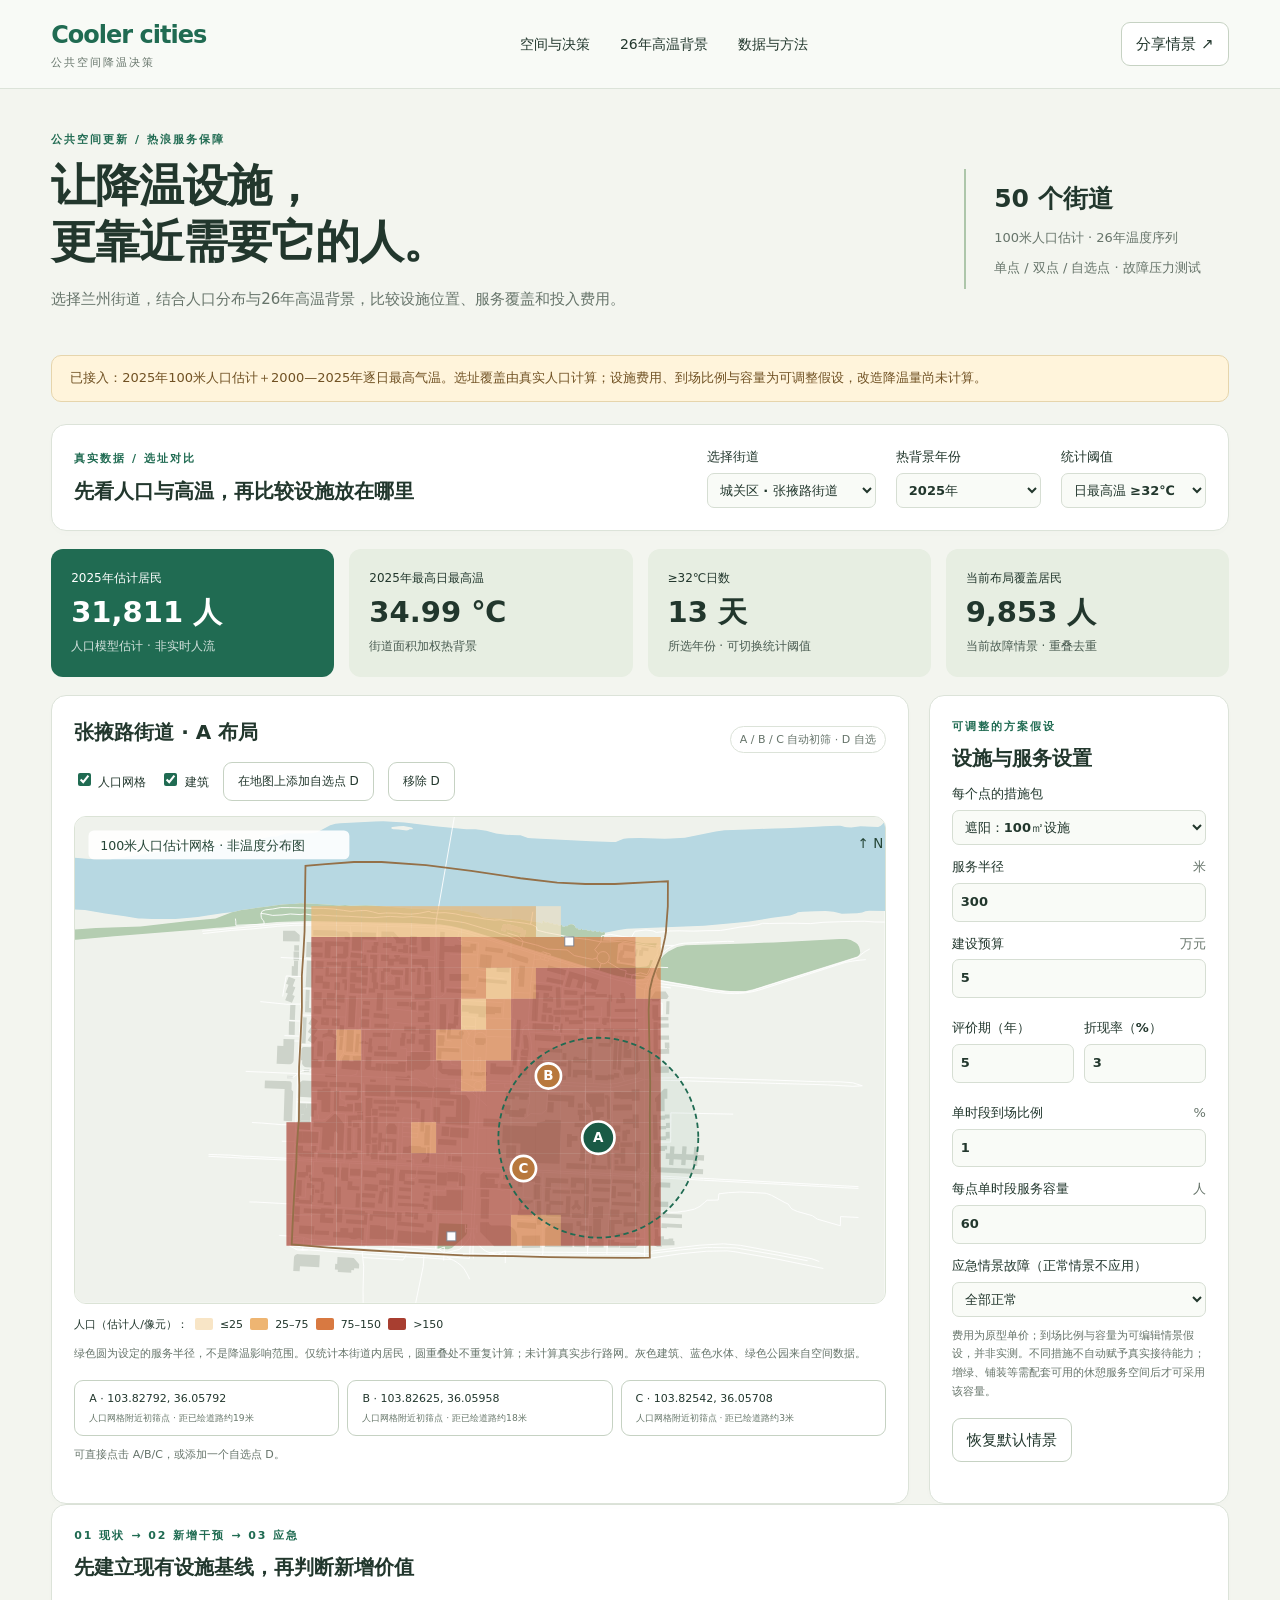
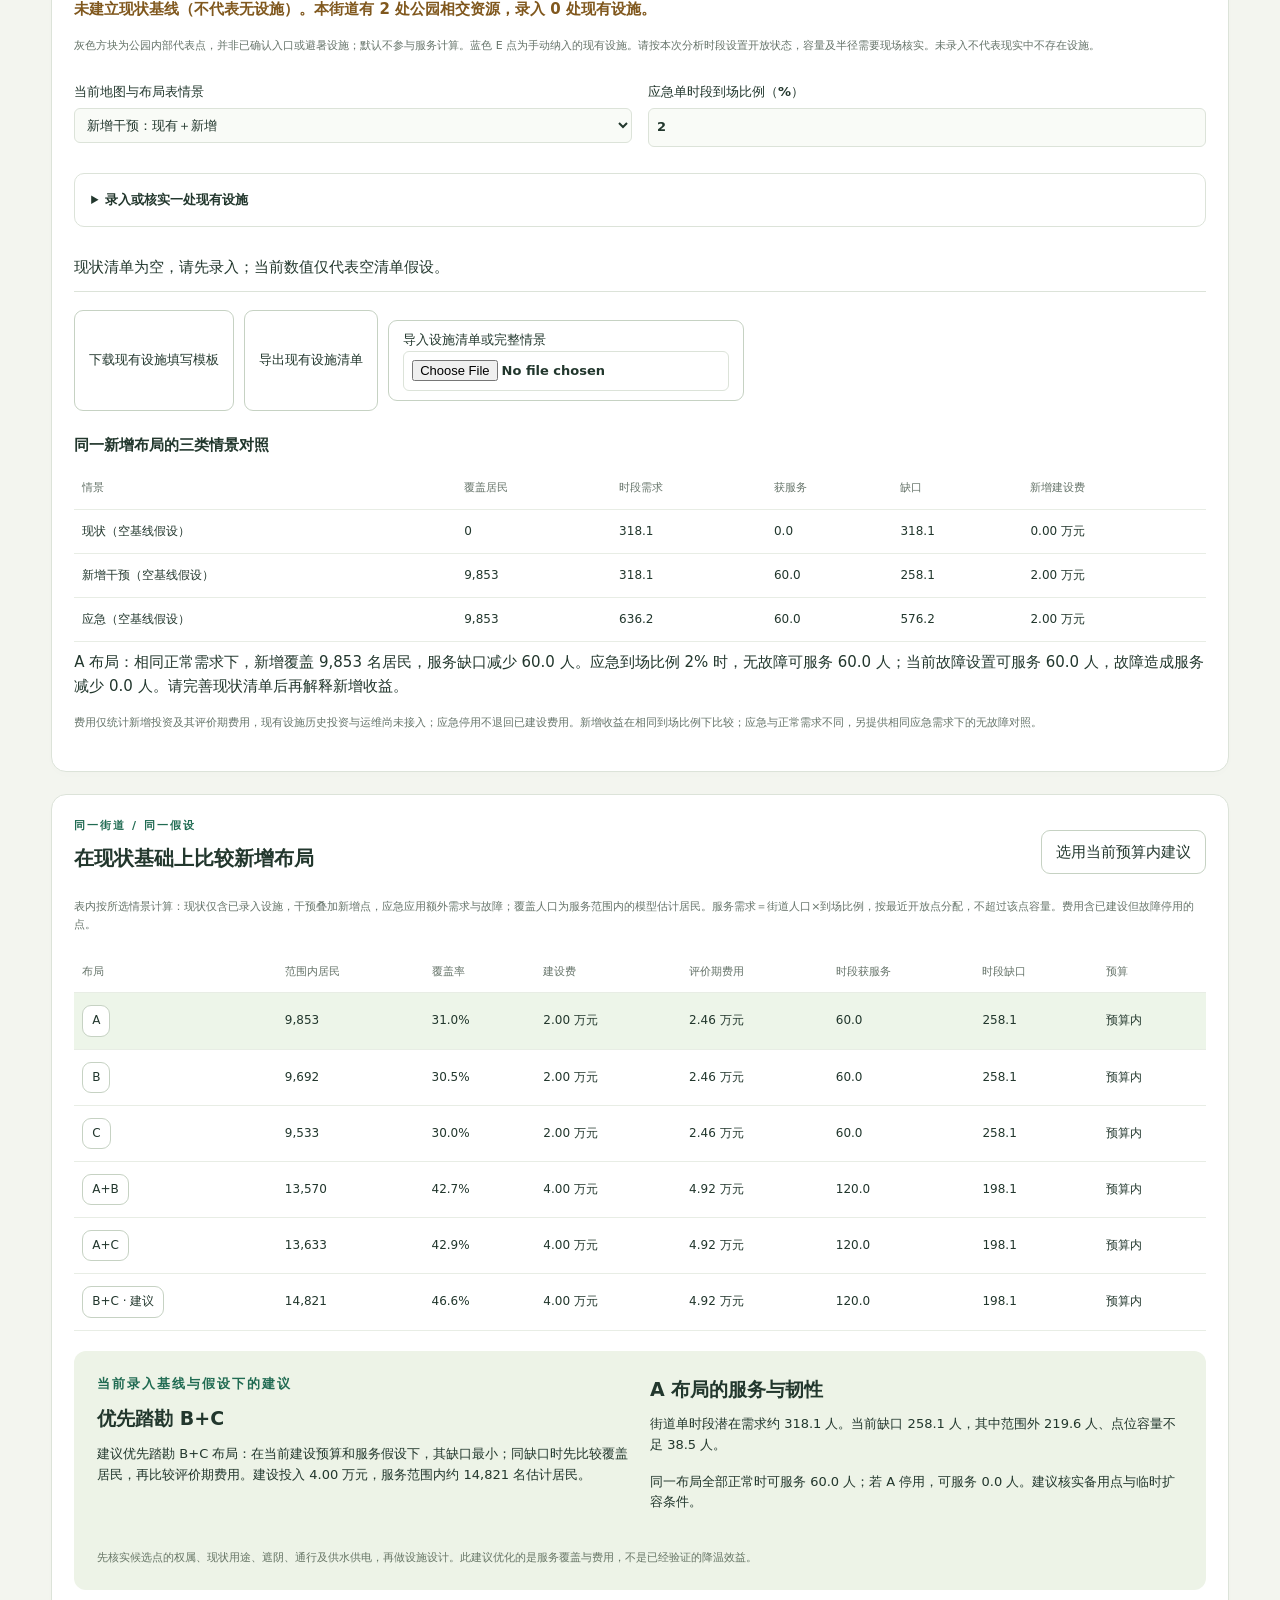
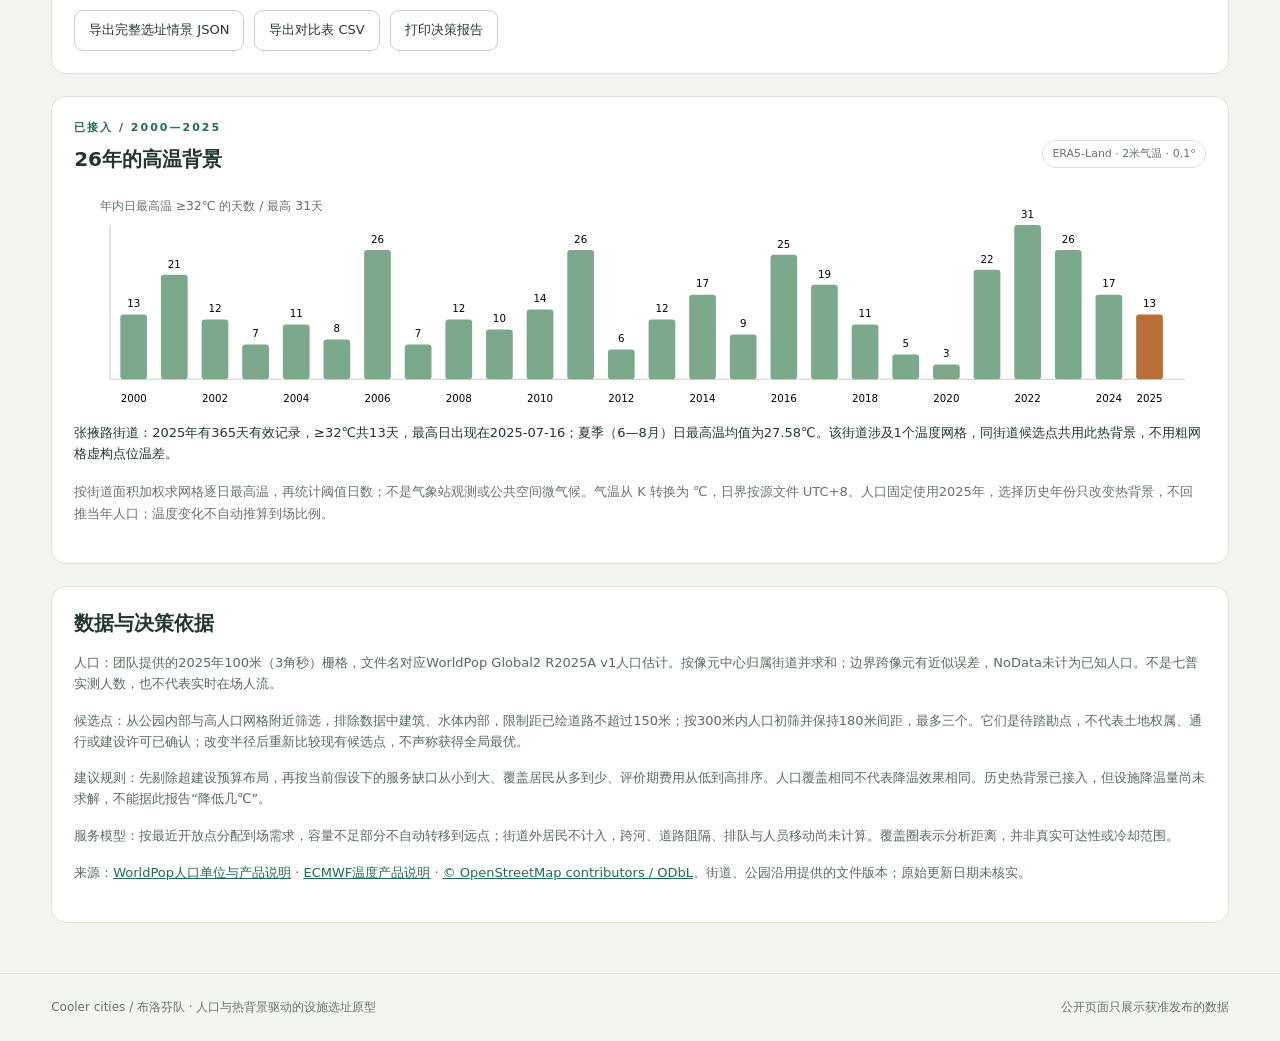
==== commit 8e0f257d: "Add existing facility baseline, intervention and emergency scenarios" ====
--- a/index.html
+++ b/index.html
@@ -11,4 +11,4 @@
 <section class="panel export"><div><p class="eyebrow">05 / 导出共享</p><h2>把同一套条件带进讨论</h2><p>报告保留数据来源、价格假设和故障设置。分享链接保存设置，导入的数据需另行共享或发布。</p></div><div class="actions"><button id="exportJson">导出完整情景 JSON</button><button id="exportCsv">导出方案比较 CSV</button><button id="print">打印比较报告</button></div></section>
 <section id="guide" class="panel guide"><p class="eyebrow">实施流程</p><h2>先做一个可核查的案例</h2><ol><li><b>确定边界</b><span>选择一处广场、街段或校园公共空间，提供名称、地图范围和现场照片。</span></li><li><b>整理基础数据</b><span>建筑高度、树冠、铺装、逐时气象、候选设施与容量；每项注明来源。</span></li><li><b>计算五组方案</b><span>现状、增绿、遮阳、材料、增绿＋遮阳。使用同一气象和统计范围。</span></li><li><b>填入费用与设施</b><span>措施数量、单价、运行维护和寿命；服务点容量和运行时段。</span></li><li><b>接入并核查</b><span>导入数据包，核对原始结果、费用手算、故障前后容量与未服务人数。</span></li><li><b>GitHub 发布</b><span>版本化保存代码和可公开数据，GitHub Pages提供网址，其他人直接打开。</span></li></ol><p>GPT可以处理表格、转换结果、编写界面和报告；真实现场信息与物理模型结果需要有来源。网页不会调用GPT生成降温量。</p></section>
 <section id="data" class="panel"><p class="eyebrow">数据接入</p><h2>从流程示例切换到研究数据</h2><p>下载格式示例后填写完整JSON数据包，保留来源、模型和验证状态。支持导入完整情景恢复设置。数据只在当前浏览器中处理，导入不会自动上传GitHub。</p><div class="actions"><button id="downloadTemplate">下载 JSON 格式示例</button><a class="button" href="model-results.csv" download>模型结果 CSV 模板</a><a class="button" href="collection.csv" download>采集清单 CSV</a><label class="button filelabel">导入数据或情景<input id="import" type="file" accept=".json,application/json"></label><button id="demo">恢复流程示例</button></div><details><summary>方法和数据说明</summary><div id="provenance"></div><p>首版为多措施结果比较与规则推演工具。尚未实现真实风场、蒸散、动态排队、自动校准或实时数字孪生。数据的“模型结果”状态表示导入来源，不等于已经独立验证。</p><p><a href="https://umep-docs.readthedocs.io/en/latest/OtherManuals/SOLWEIG.html" target="_blank" rel="noopener">SOLWEIG模型说明</a> · <a href="https://docs.github.com/en/pages/getting-started-with-github-pages/creating-a-github-pages-site" target="_blank" rel="noopener">GitHub Pages发布说明</a></p></details></section>
-</main><footer>Cooler cities / 布洛芬队 · 人口与热背景驱动的设施选址原型<span>公开页面只展示获准发布的数据</span></footer><div id="message" role="alert" hidden></div><script src="model.js"></script><script src="data.js"></script><script src="app.js"></script><script src="geo-data.js"></script><script src="siting-data.js"></script><script src="siting-model.js"></script><script src="siting.js"></script></body></html>
+</main><footer>Cooler cities / 布洛芬队 · 人口与热背景驱动的设施选址原型<span>公开页面只展示获准发布的数据</span></footer><div id="message" role="alert" hidden></div><script src="model.js"></script><script src="data.js"></script><script src="app.js"></script><script src="geo-data.js"></script><script src="siting-data.js"></script><script src="siting-model.js"></script><script src="existing-resources.js"></script><script src="siting.js"></script></body></html>
--- a/style.css
+++ b/style.css
@@ -4,3 +4,5 @@
 
 /* Population and heat-backed siting workspace */
 #workspace,.export,#guide,#data{display:none!important}.siting{scroll-margin-top:100px}.site-toolbar{display:flex;gap:20px;align-items:center;flex-wrap:wrap}.site-toolbar>div{flex:1;min-width:280px}.site-toolbar h2{margin:0}.site-toolbar label{margin:0;min-width:145px}.siting-kpis{display:grid;grid-template-columns:repeat(4,1fr);gap:15px;margin:18px 0}.siting-kpis article{padding:20px;background:#e7eee2;border-radius:12px}.siting-kpis article:first-child{background:#206b52;color:white}.siting-kpis span,.siting-kpis small{display:block;font-size:12px}.siting-kpis strong{display:block;font-size:29px;line-height:1.7}.siting-kpis small{opacity:.8}.siting-grid{display:grid;grid-template-columns:minmax(0,1fr) 300px;gap:20px}.map-panel{min-width:0}.sLayer{display:flex;gap:14px;align-items:center;flex-wrap:wrap;margin-bottom:15px}.sLayer label{margin:0;font-size:12px}.sLayer button{font-size:12px}#sMap{border-radius:12px;overflow:hidden;border:1px solid #dbe3d6}.sLegend{display:flex;gap:7px;align-items:center;flex-wrap:wrap;margin:12px 0;font-size:11px}.sLegend i{width:18px;height:12px;border-radius:2px}.site-chips{display:flex;gap:8px;flex-wrap:wrap}.site-chips button{font-size:11px;text-align:left;flex:1;min-width:170px}.site-chips small{display:block;color:#67776a;margin-top:4px}.site-settings h2{margin-bottom:8px}.site-settings label{margin-top:12px}.site-settings .hint{font-size:11px}.comparison-panel,.heat-panel,.method-panel{margin-top:22px}.sAdvice{display:grid;grid-template-columns:1fr 1fr;gap:20px;margin:20px 0;padding:23px;background:#edf3e7;border-radius:12px}.sAdvice h3{margin-top:0;font-size:19px}.sAdvice p{font-size:13px}.sAdviceNote{grid-column:1/-1;margin:0!important;color:#667565;font-size:11px!important}.method-panel p{font-size:13px;color:#586b5d}.method-panel a{color:#206b52}.heat-panel>p{font-size:13px}.comparison-panel td button{padding:5px 9px;font-size:12px}.siting input[type=checkbox]{accent-color:#206b52}.siting .actions{margin-top:18px}#heat,#sMethods{scroll-margin-top:110px}@media(max-width:1000px){.siting-grid{grid-template-columns:1fr}.site-settings{display:grid;grid-template-columns:1fr 1fr;gap:10px 20px}.site-settings h2,.site-settings>p,.site-settings>button{grid-column:1/-1}.siting-kpis strong{font-size:24px}}@media(max-width:650px){.siting-kpis{grid-template-columns:1fr 1fr}.siting-kpis article{padding:14px}.siting-kpis strong{font-size:23px}.sAdvice{grid-template-columns:1fr}.site-toolbar label{width:100%}.site-settings{display:block}.paneltitle{align-items:flex-start;flex-wrap:wrap}.intro-note{display:none}.sLayer{gap:8px}.site-chips button{min-width:140px}}@media print{.siting-grid,.sAdvice{display:block}.sLayer,#sApply,#sReset,.site-chips{display:none!important}.site-toolbar select{border:0}.siting{display:block}.siting .panel{break-inside:auto}.siting-kpis{display:grid;grid-template-columns:repeat(4,1fr)}.siting-kpis strong{font-size:18px}.site-settings{break-before:page}.intro{display:none}#reportMeta{display:none!important}.comparison-panel{break-before:page}}
+
+.baseline-panel>details{margin:16px 0;padding:16px;border:1px solid var(--line);border-radius:10px}.baseline-panel label{display:block;margin:10px 0}.baseline-panel input:not([type=checkbox]),.baseline-panel select{display:block;width:100%;padding:8px;border:1px solid var(--line);border-radius:6px}.baseline-panel input[type=checkbox]{width:auto}.baseline-panel .pair{display:grid;grid-template-columns:1fr 1fr;gap:16px}#bStatus{font-weight:600;color:#80581e}#bList p{padding:12px 0;border-bottom:1px solid var(--line)}@media(max-width:650px){.baseline-panel .pair{grid-template-columns:1fr}}@media print{.baseline-panel details,.baseline-panel .actions,.baseline-panel button{display:none!important}}
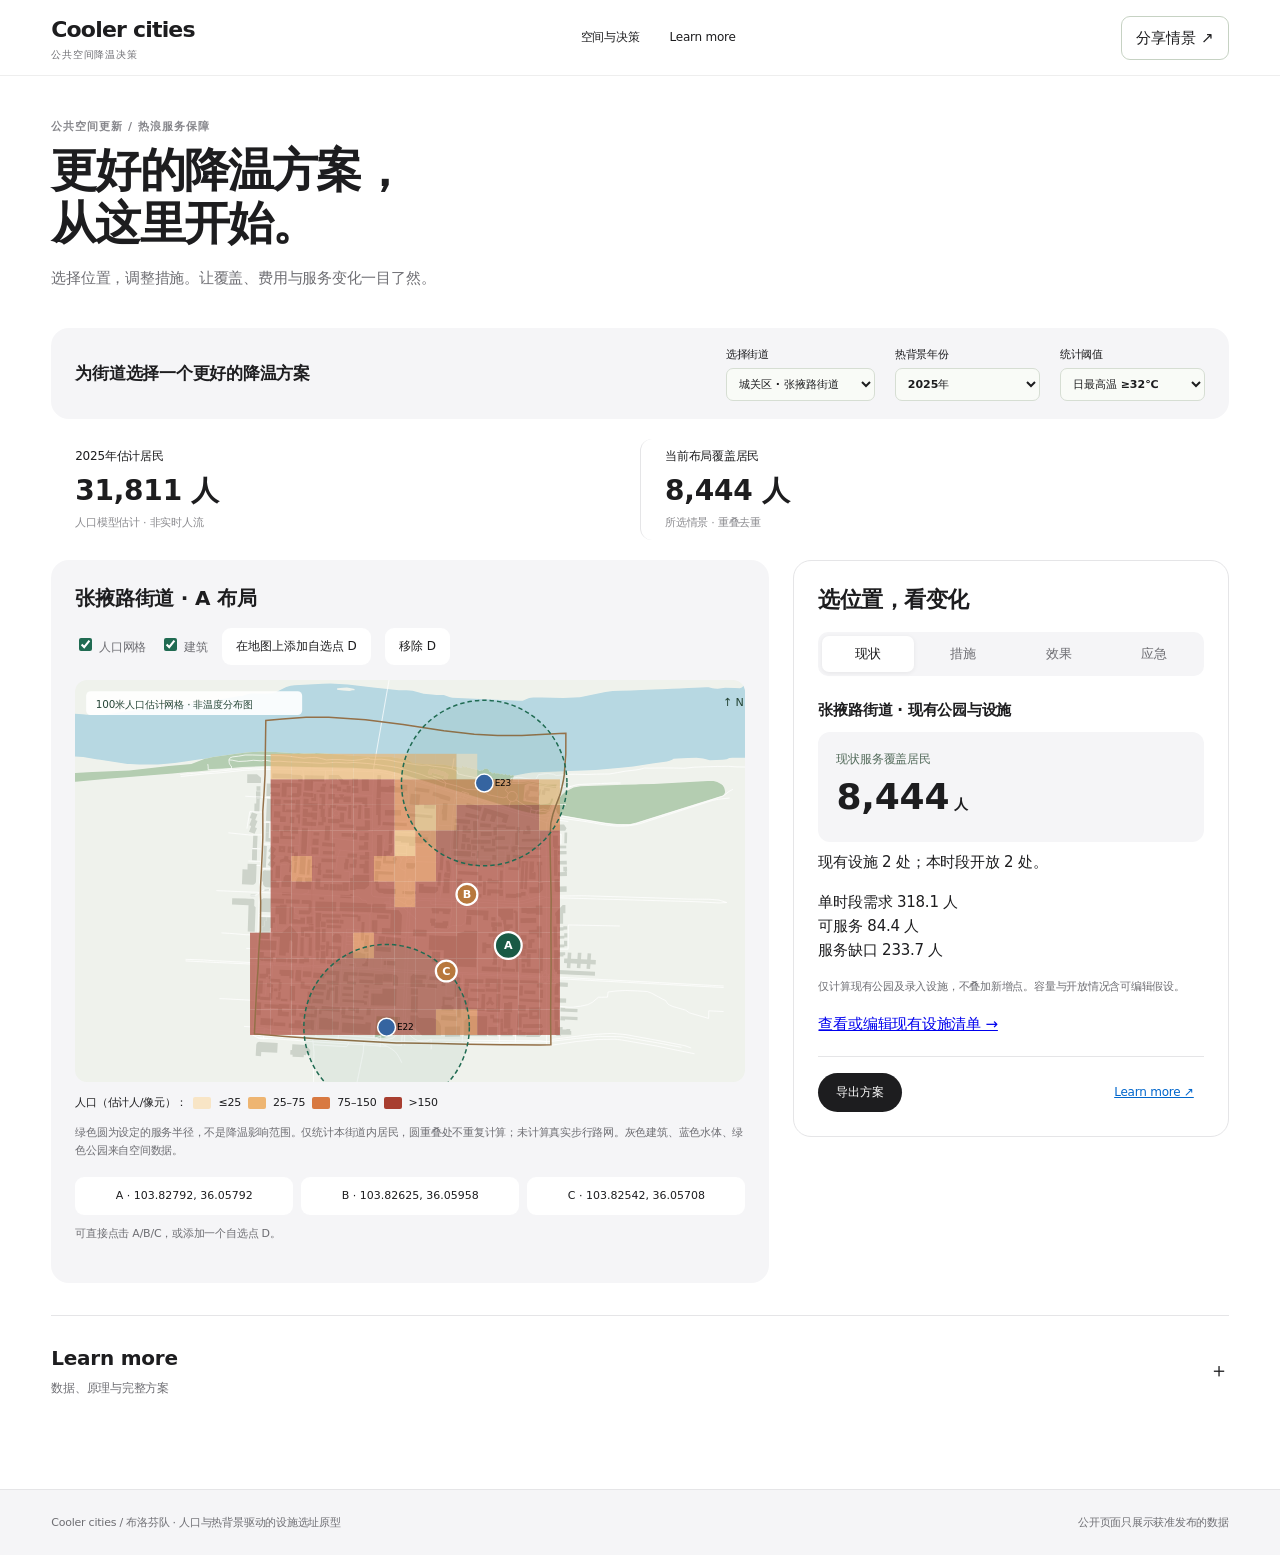
==== commit e5d815dd: "Simplify planning UI and reveal supporting detail with Learn more" ====
--- a/index.html
+++ b/index.html
@@ -1,7 +1,7 @@
 <!doctype html>
 <html lang="zh-CN"><head><meta charset="utf-8"><meta name="viewport" content="width=device-width,initial-scale=1"><meta name="description" content="公共空间多措施降温、费用与避暑服务情景比较"><title>Cooler cities · 公共空间降温决策</title><link rel="stylesheet" href="style.css"><link rel="icon" href="data:image/svg+xml,%3Csvg xmlns='http://www.w3.org/2000/svg' viewBox='0 0 40 40'%3E%3Crect width='40' height='40' rx='12' fill='%231b7057'/%3E%3Cpath d='M28 12a12 12 0 1 0 0 16' fill='none' stroke='white' stroke-width='4'/%3E%3C/svg%3E"></head>
-<body><header><a class="brand" href="#">Cooler cities<span>公共空间降温决策</span></a><nav><a href="#decision">空间与决策</a><a href="#heat">26年高温背景</a><a href="#sMethods">数据与方法</a></nav><button id="share">分享情景 ↗</button></header>
-<main><section class="intro"><div><p class="eyebrow">公共空间更新 / 热浪服务保障</p><h1>让降温设施，<br>更靠近需要它的人。</h1><p>选择兰州街道，结合人口分布与26年高温背景，比较设施位置、服务覆盖和投入费用。</p></div><div class="intro-note"><b>50 个街道</b><span>100米人口估计 · 26年温度序列</span><span>单点 / 双点 / 自选点 · 故障压力测试</span></div></section>
+<body><header><a class="brand" href="#">Cooler cities<span>公共空间降温决策</span></a><nav><a href="#decision">空间与决策</a><a href="#learnMore">Learn more</a></nav><button id="share">分享情景 ↗</button></header>
+<main><section class="intro"><div><p class="eyebrow">公共空间更新 / 热浪服务保障</p><h1>更好的降温方案，<br>从这里开始。</h1><p>选择位置，调整措施。让覆盖、费用与服务变化一目了然。</p></div><div class="intro-note"><b>50 个街道</b><span>100米人口估计 · 26年温度序列</span><span>单点 / 双点 / 自选点 · 故障压力测试</span></div></section>
 <div id="status" class="status" role="status"></div><section class="report-meta" id="reportMeta"></section>
 <section id="workspace" class="workspace"><aside class="panel control"><p class="eyebrow">01 / 选择措施</p><h2>方案与条件</h2><div id="scenarioButtons" class="scenario-list"></div><label>比较时刻<select id="hour"></select></label><label>建设预算 <span>万元</span><input id="budget" type="number" min="0" max="10000" step="1" value="20"></label><label>价格调整系数 <span>倍</span><input id="priceFactor" type="number" min="0.1" max="10" step="0.1" value="1"></label><label>评价期 <span>年</span><input id="years" type="number" min="1" max="50" value="5"></label><label>实际折现率 <span>% / 年</span><input id="discount" type="number" min="0" max="20" step="0.5" value="3"></label><p class="hint">费用按不变价格估算，不计残值。效果只读取已导入的模型结果，价格变化不改变热环境。</p><button id="reset">重置条件</button></aside>
 <div class="maincol"><div class="kpis"><article><span>相对现状的 Tmrt 降幅</span><strong id="cooling">—</strong><small>平均辐射温度，不是气温</small></article><article><span>建设投资</span><strong id="capex">—</strong><small id="budgetState"></small></article><article><span>响应但未获服务</span><strong id="gap">—</strong><small id="serviceState"></small></article></div>
--- a/style.css
+++ b/style.css
@@ -6,3 +6,40 @@
 #workspace,.export,#guide,#data{display:none!important}.siting{scroll-margin-top:100px}.site-toolbar{display:flex;gap:20px;align-items:center;flex-wrap:wrap}.site-toolbar>div{flex:1;min-width:280px}.site-toolbar h2{margin:0}.site-toolbar label{margin:0;min-width:145px}.siting-kpis{display:grid;grid-template-columns:repeat(4,1fr);gap:15px;margin:18px 0}.siting-kpis article{padding:20px;background:#e7eee2;border-radius:12px}.siting-kpis article:first-child{background:#206b52;color:white}.siting-kpis span,.siting-kpis small{display:block;font-size:12px}.siting-kpis strong{display:block;font-size:29px;line-height:1.7}.siting-kpis small{opacity:.8}.siting-grid{display:grid;grid-template-columns:minmax(0,1fr) 300px;gap:20px}.map-panel{min-width:0}.sLayer{display:flex;gap:14px;align-items:center;flex-wrap:wrap;margin-bottom:15px}.sLayer label{margin:0;font-size:12px}.sLayer button{font-size:12px}#sMap{border-radius:12px;overflow:hidden;border:1px solid #dbe3d6}.sLegend{display:flex;gap:7px;align-items:center;flex-wrap:wrap;margin:12px 0;font-size:11px}.sLegend i{width:18px;height:12px;border-radius:2px}.site-chips{display:flex;gap:8px;flex-wrap:wrap}.site-chips button{font-size:11px;text-align:left;flex:1;min-width:170px}.site-chips small{display:block;color:#67776a;margin-top:4px}.site-settings h2{margin-bottom:8px}.site-settings label{margin-top:12px}.site-settings .hint{font-size:11px}.comparison-panel,.heat-panel,.method-panel{margin-top:22px}.sAdvice{display:grid;grid-template-columns:1fr 1fr;gap:20px;margin:20px 0;padding:23px;background:#edf3e7;border-radius:12px}.sAdvice h3{margin-top:0;font-size:19px}.sAdvice p{font-size:13px}.sAdviceNote{grid-column:1/-1;margin:0!important;color:#667565;font-size:11px!important}.method-panel p{font-size:13px;color:#586b5d}.method-panel a{color:#206b52}.heat-panel>p{font-size:13px}.comparison-panel td button{padding:5px 9px;font-size:12px}.siting input[type=checkbox]{accent-color:#206b52}.siting .actions{margin-top:18px}#heat,#sMethods{scroll-margin-top:110px}@media(max-width:1000px){.siting-grid{grid-template-columns:1fr}.site-settings{display:grid;grid-template-columns:1fr 1fr;gap:10px 20px}.site-settings h2,.site-settings>p,.site-settings>button{grid-column:1/-1}.siting-kpis strong{font-size:24px}}@media(max-width:650px){.siting-kpis{grid-template-columns:1fr 1fr}.siting-kpis article{padding:14px}.siting-kpis strong{font-size:23px}.sAdvice{grid-template-columns:1fr}.site-toolbar label{width:100%}.site-settings{display:block}.paneltitle{align-items:flex-start;flex-wrap:wrap}.intro-note{display:none}.sLayer{gap:8px}.site-chips button{min-width:140px}}@media print{.siting-grid,.sAdvice{display:block}.sLayer,#sApply,#sReset,.site-chips{display:none!important}.site-toolbar select{border:0}.siting{display:block}.siting .panel{break-inside:auto}.siting-kpis{display:grid;grid-template-columns:repeat(4,1fr)}.siting-kpis strong{font-size:18px}.site-settings{break-before:page}.intro{display:none}#reportMeta{display:none!important}.comparison-panel{break-before:page}}
 
 .baseline-panel>details{margin:16px 0;padding:16px;border:1px solid var(--line);border-radius:10px}.baseline-panel label{display:block;margin:10px 0}.baseline-panel input:not([type=checkbox]),.baseline-panel select{display:block;width:100%;padding:8px;border:1px solid var(--line);border-radius:6px}.baseline-panel input[type=checkbox]{width:auto}.baseline-panel .pair{display:grid;grid-template-columns:1fr 1fr;gap:16px}#bStatus{font-weight:600;color:#80581e}#bList p{padding:12px 0;border-bottom:1px solid var(--line)}@media(max-width:650px){.baseline-panel .pair{grid-template-columns:1fr}}@media print{.baseline-panel details,.baseline-panel .actions,.baseline-panel button{display:none!important}}
+
+/* Map and implementation outcomes share the primary workspace. */
+.intro{padding:22px 0 12px}.intro h1{font-size:30px}.intro p{margin-bottom:8px}.status{margin-bottom:14px}
+.siting-grid{grid-template-columns:minmax(0,1.65fr) minmax(320px,1fr);align-items:start}
+.siting-grid>.map-panel{grid-column:1;grid-row:1;position:static;top:auto;min-width:0;align-self:start}
+.impact-panel{grid-column:2;grid-row:1;min-width:0;border-top:4px solid var(--green)}
+.impact-tabs{display:flex;gap:6px}.impact-tabs button{flex:1;padding:8px 4px;font-size:13px}.impact-tabs button[aria-pressed=true]{background:var(--green);color:white;border-color:var(--green)}
+.impact-location{margin:15px 0 10px;font-weight:600}.impact-gain{padding:18px;background:#e7f2e9;border-radius:12px}.impact-gain>span{display:block;font-size:12px;color:#536b5b}.impact-gain strong{display:block;font-size:36px;color:#206b52;line-height:1.5}.impact-gain strong small{font-size:14px}
+.impact-metric{display:flex;justify-content:space-between;align-items:center;gap:12px;border-bottom:1px solid var(--line);padding:12px 0;font-size:12px}.impact-metric strong{font-size:19px}.impact-metric small{color:var(--muted)}
+.impact-thermal{margin-top:16px;padding:14px;background:#edf5fa;border-radius:10px}.impact-thermal p{margin:6px 0}.impact-thermal small{font-size:11px;color:#526578}.impact-links{display:flex;flex-wrap:wrap;gap:8px}.impact-links a{font-size:12px;color:var(--green);padding:5px 0;margin-right:10px}
+.siting-grid>.site-settings{grid-column:1/-1;grid-row:2;display:grid;grid-template-columns:repeat(4,minmax(0,1fr));gap:8px 20px}.site-settings>h2,.site-settings>p,.site-settings>button{grid-column:1/-1}.site-settings>.pair{align-items:start}
+#facilitySettings,#layoutComparison,#thermal,#baseline{scroll-margin-top:120px}#thermal{margin-top:22px}.siting-kpis article{padding:12px 18px}.siting-kpis strong{font-size:25px}
+@media(max-width:900px){.siting-grid{grid-template-columns:1fr}.siting-grid>.map-panel{position:static;grid-column:1;grid-row:1}.impact-panel{grid-column:1;grid-row:2}.siting-grid>.site-settings{grid-column:1;grid-row:3;grid-template-columns:1fr 1fr}.impact-gain strong{font-size:30px}}
+@media(max-width:540px){.siting-grid>.site-settings{display:block}.intro h1{font-size:26px}.impact-metric strong{font-size:18px}}
+@media print{.siting-grid>.map-panel{position:static}.impact-panel{break-inside:avoid}.impact-tabs,.impact-links{display:none}.siting-grid>.site-settings{display:block}.intro{display:none}}
+
+/* Keep tall maps in document flow so they cannot cover subsequent controls. */
+.siting-grid{isolation:isolate}.siting-grid>.site-settings{position:relative;min-width:0}.siting-grid input,.siting-grid select{min-width:0;max-width:100%}
+
+.quick-adjust{margin:16px 0;padding:14px;background:#f4f7f2;border:1px solid var(--line);border-radius:10px}.quick-adjust h3{margin:0 0 8px}.quick-adjust label{margin:6px 0;font-size:12px}.quick-adjust details{margin-top:10px}.quick-adjust input,.quick-adjust select{padding:7px}.quick-adjust .hint{margin-bottom:0}@media print{.quick-adjust{display:none}}
+
+/* Only the selected task pane is shown; retained internal controls do not duplicate the UI. */
+#legacySettings,[hidden]{display:none!important}
+#thermal>.pair{display:none}
+#measurePane>button{margin:14px 8px 0 0}#qShowEffects{background:var(--green);color:white}.impact-tabs{margin-bottom:16px}
+
+/* Quiet, content-first presentation. */
+:root{--bg:#f5f5f7;--ink:#1d1d1f;--muted:#6e6e73;--line:#e5e5e7;--soft:#f5f5f7;--green:#1d1d1f}
+body{background:#fff;letter-spacing:-.015em}header{background:#ffffffed;border-bottom:1px solid #eee;padding:12px 4%;backdrop-filter:blur(18px)}.brand{font-size:22px;letter-spacing:-.8px}.brand span{letter-spacing:.8px;font-size:10px}nav a{font-size:12px}main{max-width:1600px;padding-bottom:64px}
+.intro{padding:42px 0 30px}.intro h1{font-size:clamp(32px,3.6vw,52px);letter-spacing:-1.8px;line-height:1.15}.intro p:last-child{font-size:15px}.intro-note{display:none}.intro .eyebrow{color:#86868b;letter-spacing:1px}
+.panel{box-shadow:none;border:0;border-radius:18px;background:#f5f5f7;padding:24px}.site-toolbar{padding:18px 24px;background:#f5f5f7}.site-toolbar h2{font-size:17px}.site-toolbar .eyebrow{display:none}.site-toolbar label{font-size:11px}
+.siting-kpis{grid-template-columns:1fr 1fr;gap:0;margin:20px 0}.siting-kpis article{background:transparent!important;color:var(--ink)!important;padding:8px 24px}.siting-kpis article:nth-child(2),.siting-kpis article:nth-child(3){display:none}.siting-kpis article:last-child{border-left:1px solid var(--line)}.siting-kpis strong{font-size:28px}.siting-kpis small{font-size:11px;color:var(--muted)}
+.siting-grid{gap:24px}.map-panel{background:#f5f5f7}.map-panel .tag{display:none}.map-panel>.hint{font-size:11px}.site-chips small{display:none}.site-chips button{min-width:100px;text-align:center;background:white;border:0;padding:10px 6px}.sLayer button{border:0;background:white}.sLayer label{color:var(--muted)}#sMap{border:0}.impact-panel{background:#fff;border:1px solid var(--line);border-top:1px solid var(--line)}.impact-panel>.eyebrow{display:none}.impact-panel>h2{font-size:22px;letter-spacing:-.5px}
+.impact-tabs{background:#f5f5f7;border-radius:10px;padding:4px;gap:4px}.impact-tabs button{background:transparent;border:0;border-radius:7px;color:#6e6e73}.impact-tabs button[aria-pressed=true]{background:white;color:#1d1d1f;box-shadow:0 1px 5px #0001}.quick-adjust{background:transparent;border:0;padding:0;margin:20px 0}.quick-adjust h3{font-size:15px}.quick-adjust label{font-weight:500}.quick-adjust select,.quick-adjust input{background:#f5f5f7;border:1px solid #e5e5e7;border-radius:8px;padding:10px}.impact-gain{background:#f5f5f7;border-radius:12px;padding:18px}.impact-gain strong{color:#1d1d1f}.impact-thermal{background:#f5f5f7}.impact-metric{padding:14px 0}.impact-links{border-top:1px solid var(--line);padding-top:16px;margin-top:20px;align-items:center;justify-content:space-between}.impact-links a{color:#0066cc}.impact-links .secondary-links{display:none}#quickExport,#qShowEffects{background:#1d1d1f;color:white;border:0;border-radius:24px;padding:10px 18px;font-size:12px}#qReset{border:0;font-size:12px}
+.learn-more{margin:32px 0 0;border-top:1px solid var(--line);color:var(--ink)}.learn-more>summary{list-style:none;display:flex;justify-content:space-between;align-items:center;padding:26px 0;font-size:20px;font-weight:550}.learn-more>summary::-webkit-details-marker{display:none}.learn-more>summary small{display:block;color:var(--muted);font-size:12px;font-weight:400;margin-top:5px}.learn-content{display:grid;gap:22px}.learn-content>.panel{margin:0!important}.learn-content .status{margin:0}.learn-more[open]>summary>span:last-child{transform:rotate(45deg)}#learnMore{scroll-margin-top:100px}footer{background:#f5f5f7;font-size:11px}
+@media(max-width:650px){.intro{padding:28px 0 20px}.intro h1{font-size:34px}.panel{padding:18px}.siting-kpis article{padding:6px 12px}.siting-kpis strong{font-size:24px}.site-toolbar label{width:100%}.impact-links{gap:12px}}
+@media print{.learn-more>.learn-content{display:block!important}.learn-more>summary{display:none}.impact-links{display:none}}
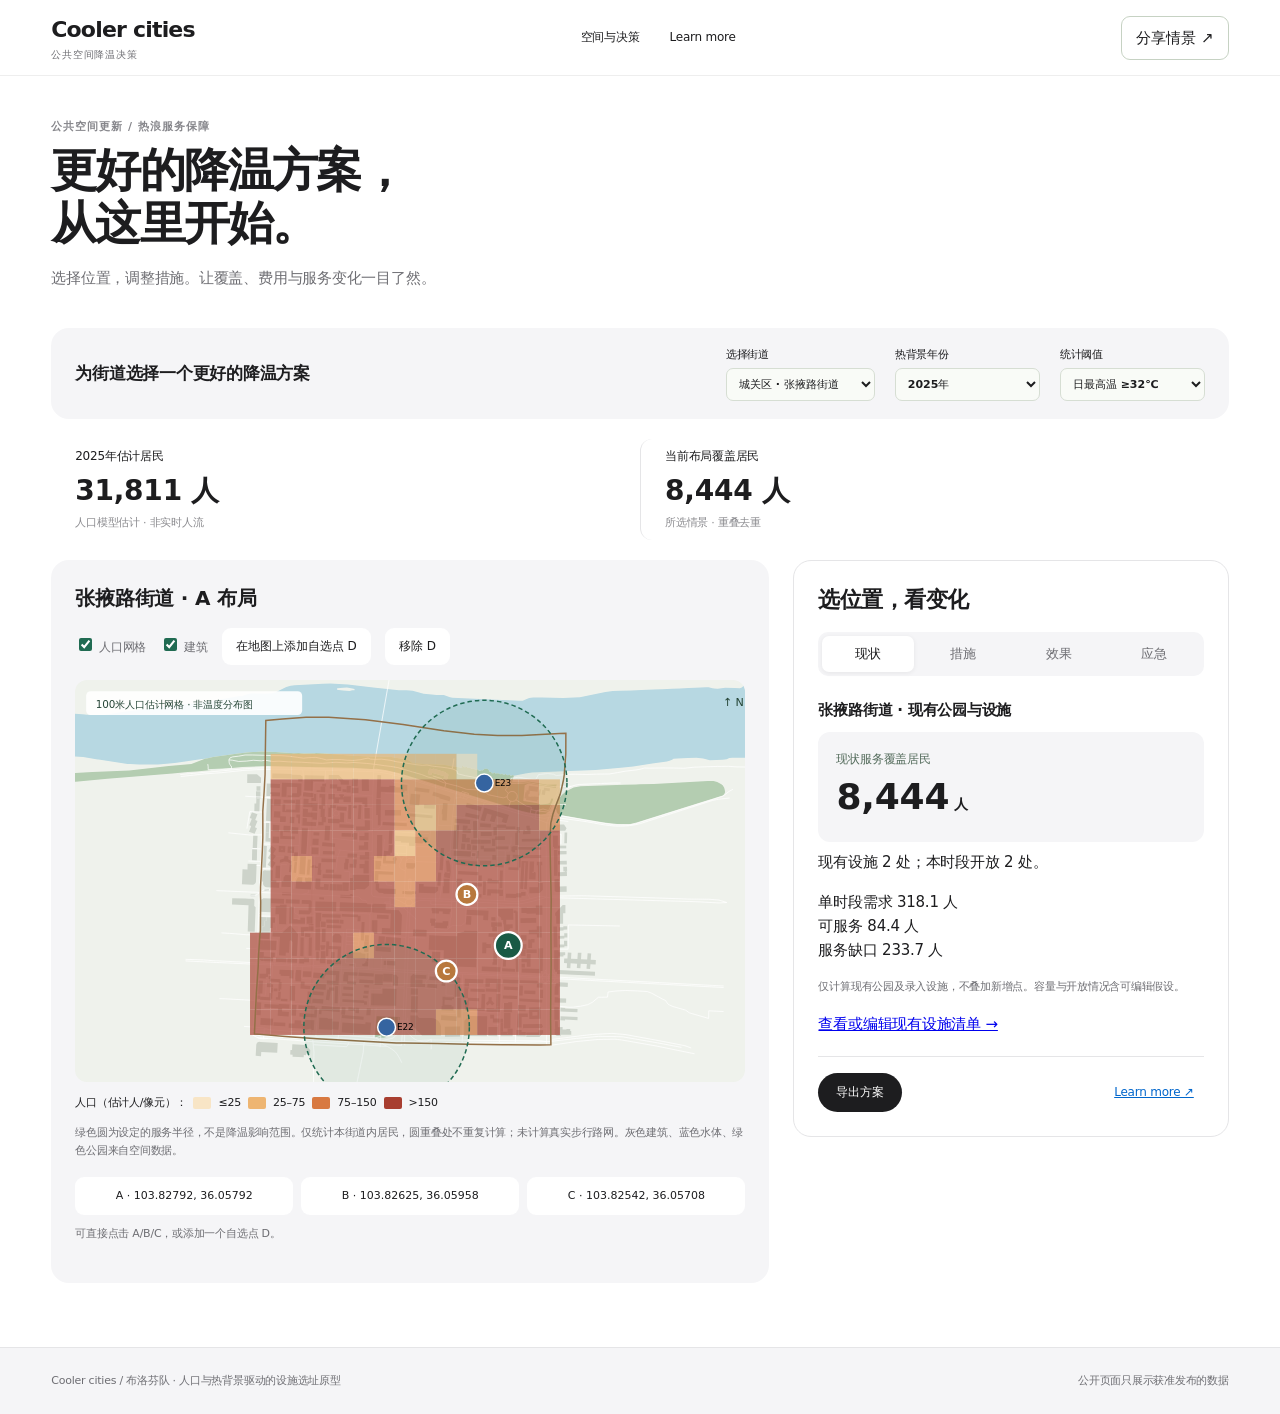
==== commit 067969e7: "Move Learn more content to a separate page and preserve plan state" ====
--- a/index.html
+++ b/index.html
@@ -1,6 +1,6 @@
 <!doctype html>
-<html lang="zh-CN"><head><meta charset="utf-8"><meta name="viewport" content="width=device-width,initial-scale=1"><meta name="description" content="公共空间多措施降温、费用与避暑服务情景比较"><title>Cooler cities · 公共空间降温决策</title><link rel="stylesheet" href="style.css"><link rel="icon" href="data:image/svg+xml,%3Csvg xmlns='http://www.w3.org/2000/svg' viewBox='0 0 40 40'%3E%3Crect width='40' height='40' rx='12' fill='%231b7057'/%3E%3Cpath d='M28 12a12 12 0 1 0 0 16' fill='none' stroke='white' stroke-width='4'/%3E%3C/svg%3E"></head>
-<body><header><a class="brand" href="#">Cooler cities<span>公共空间降温决策</span></a><nav><a href="#decision">空间与决策</a><a href="#learnMore">Learn more</a></nav><button id="share">分享情景 ↗</button></header>
+<html lang="zh-CN"><head><meta charset="utf-8"><meta name="viewport" content="width=device-width,initial-scale=1"><meta name="description" content="公共空间多措施降温、费用与避暑服务情景比较"><title>Cooler cities · 公共空间降温决策</title><link rel="stylesheet" href="style.css?v=20261020-pages"><link rel="icon" href="data:image/svg+xml,%3Csvg xmlns='http://www.w3.org/2000/svg' viewBox='0 0 40 40'%3E%3Crect width='40' height='40' rx='12' fill='%231b7057'/%3E%3Cpath d='M28 12a12 12 0 1 0 0 16' fill='none' stroke='white' stroke-width='4'/%3E%3C/svg%3E"></head>
+<body><header><a class="brand" href="#">Cooler cities<span>公共空间降温决策</span></a><nav><a href="#decision">空间与决策</a><a href="details.html">Learn more</a></nav><button id="share">分享情景 ↗</button></header>
 <main><section class="intro"><div><p class="eyebrow">公共空间更新 / 热浪服务保障</p><h1>更好的降温方案，<br>从这里开始。</h1><p>选择位置，调整措施。让覆盖、费用与服务变化一目了然。</p></div><div class="intro-note"><b>50 个街道</b><span>100米人口估计 · 26年温度序列</span><span>单点 / 双点 / 自选点 · 故障压力测试</span></div></section>
 <div id="status" class="status" role="status"></div><section class="report-meta" id="reportMeta"></section>
 <section id="workspace" class="workspace"><aside class="panel control"><p class="eyebrow">01 / 选择措施</p><h2>方案与条件</h2><div id="scenarioButtons" class="scenario-list"></div><label>比较时刻<select id="hour"></select></label><label>建设预算 <span>万元</span><input id="budget" type="number" min="0" max="10000" step="1" value="20"></label><label>价格调整系数 <span>倍</span><input id="priceFactor" type="number" min="0.1" max="10" step="0.1" value="1"></label><label>评价期 <span>年</span><input id="years" type="number" min="1" max="50" value="5"></label><label>实际折现率 <span>% / 年</span><input id="discount" type="number" min="0" max="20" step="0.5" value="3"></label><p class="hint">费用按不变价格估算，不计残值。效果只读取已导入的模型结果，价格变化不改变热环境。</p><button id="reset">重置条件</button></aside>
@@ -11,4 +11,4 @@
 <section class="panel export"><div><p class="eyebrow">05 / 导出共享</p><h2>把同一套条件带进讨论</h2><p>报告保留数据来源、价格假设和故障设置。分享链接保存设置，导入的数据需另行共享或发布。</p></div><div class="actions"><button id="exportJson">导出完整情景 JSON</button><button id="exportCsv">导出方案比较 CSV</button><button id="print">打印比较报告</button></div></section>
 <section id="guide" class="panel guide"><p class="eyebrow">实施流程</p><h2>先做一个可核查的案例</h2><ol><li><b>确定边界</b><span>选择一处广场、街段或校园公共空间，提供名称、地图范围和现场照片。</span></li><li><b>整理基础数据</b><span>建筑高度、树冠、铺装、逐时气象、候选设施与容量；每项注明来源。</span></li><li><b>计算五组方案</b><span>现状、增绿、遮阳、材料、增绿＋遮阳。使用同一气象和统计范围。</span></li><li><b>填入费用与设施</b><span>措施数量、单价、运行维护和寿命；服务点容量和运行时段。</span></li><li><b>接入并核查</b><span>导入数据包，核对原始结果、费用手算、故障前后容量与未服务人数。</span></li><li><b>GitHub 发布</b><span>版本化保存代码和可公开数据，GitHub Pages提供网址，其他人直接打开。</span></li></ol><p>GPT可以处理表格、转换结果、编写界面和报告；真实现场信息与物理模型结果需要有来源。网页不会调用GPT生成降温量。</p></section>
 <section id="data" class="panel"><p class="eyebrow">数据接入</p><h2>从流程示例切换到研究数据</h2><p>下载格式示例后填写完整JSON数据包，保留来源、模型和验证状态。支持导入完整情景恢复设置。数据只在当前浏览器中处理，导入不会自动上传GitHub。</p><div class="actions"><button id="downloadTemplate">下载 JSON 格式示例</button><a class="button" href="model-results.csv" download>模型结果 CSV 模板</a><a class="button" href="collection.csv" download>采集清单 CSV</a><label class="button filelabel">导入数据或情景<input id="import" type="file" accept=".json,application/json"></label><button id="demo">恢复流程示例</button></div><details><summary>方法和数据说明</summary><div id="provenance"></div><p>首版为多措施结果比较与规则推演工具。尚未实现真实风场、蒸散、动态排队、自动校准或实时数字孪生。数据的“模型结果”状态表示导入来源，不等于已经独立验证。</p><p><a href="https://umep-docs.readthedocs.io/en/latest/OtherManuals/SOLWEIG.html" target="_blank" rel="noopener">SOLWEIG模型说明</a> · <a href="https://docs.github.com/en/pages/getting-started-with-github-pages/creating-a-github-pages-site" target="_blank" rel="noopener">GitHub Pages发布说明</a></p></details></section>
-</main><footer>Cooler cities / 布洛芬队 · 人口与热背景驱动的设施选址原型<span>公开页面只展示获准发布的数据</span></footer><div id="message" role="alert" hidden></div><script src="model.js"></script><script src="data.js"></script><script src="app.js"></script><script src="geo-data.js"></script><script src="siting-data.js"></script><script src="siting-model.js"></script><script src="existing-resources.js"></script><script src="siting.js"></script></body></html>
+</main><footer>Cooler cities / 布洛芬队 · 人口与热背景驱动的设施选址原型<span>公开页面只展示获准发布的数据</span></footer><div id="message" role="alert" hidden></div><script src="model.js"></script><script src="data.js"></script><script src="app.js"></script><script src="geo-data.js"></script><script src="siting-data.js"></script><script src="siting-model.js"></script><script src="existing-resources.js"></script><script src="siting.js?v=20261020-pages"></script></body></html>
--- a/style.css
+++ b/style.css
@@ -43,3 +43,8 @@
 .learn-more{margin:32px 0 0;border-top:1px solid var(--line);color:var(--ink)}.learn-more>summary{list-style:none;display:flex;justify-content:space-between;align-items:center;padding:26px 0;font-size:20px;font-weight:550}.learn-more>summary::-webkit-details-marker{display:none}.learn-more>summary small{display:block;color:var(--muted);font-size:12px;font-weight:400;margin-top:5px}.learn-content{display:grid;gap:22px}.learn-content>.panel{margin:0!important}.learn-content .status{margin:0}.learn-more[open]>summary>span:last-child{transform:rotate(45deg)}#learnMore{scroll-margin-top:100px}footer{background:#f5f5f7;font-size:11px}
 @media(max-width:650px){.intro{padding:28px 0 20px}.intro h1{font-size:34px}.panel{padding:18px}.siting-kpis article{padding:6px 12px}.siting-kpis strong{font-size:24px}.site-toolbar label{width:100%}.impact-links{gap:12px}}
 @media print{.learn-more>.learn-content{display:block!important}.learn-more>summary{display:none}.impact-links{display:none}}
+
+/* Supporting material is served on its own page, never expanded beneath the home workspace. */
+.details-page .intro,.details-page .site-toolbar,.details-page .siting-kpis,.details-page .siting-grid{display:none!important}
+.details-page .learn-more{border:0;margin:40px 0}.details-page .learn-more>h1{font-size:34px;margin-bottom:12px}.details-page .learn-content{margin-top:30px}.details-page .learn-more>.button{margin-top:12px}
+@media print{body:not(.details-page) #learnMore{display:none!important}}
